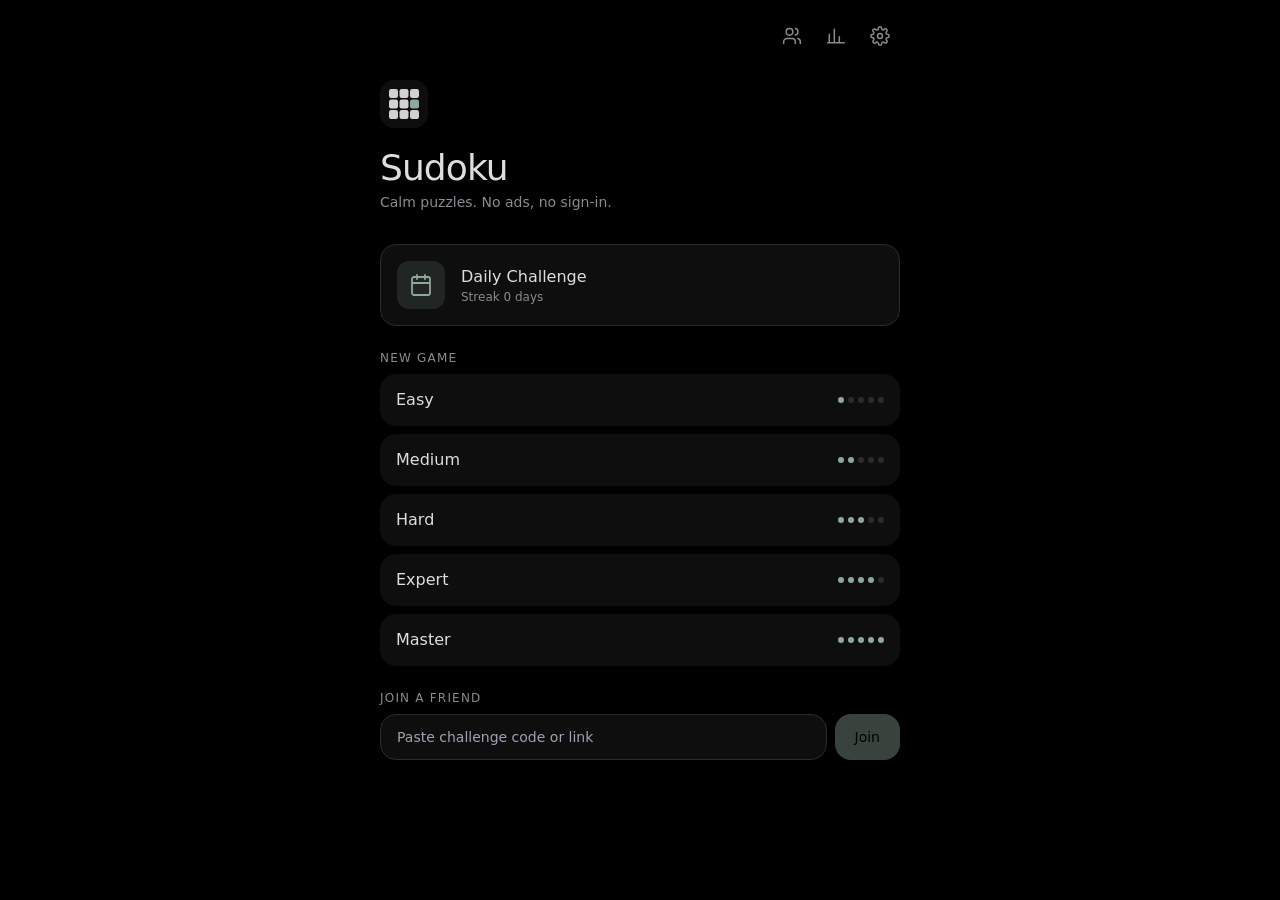
==== index.html @ 3a838f7a "Publish web build 2026-10-31" ====
<!doctype html>
<html lang="en">
  <head>
    <meta charset="UTF-8" />
    <meta name="viewport" content="width=device-width, initial-scale=1.0, viewport-fit=cover, user-scalable=no" />
    <meta name="theme-color" content="#000000" />
    <meta name="description" content="A calm, ad-free Sudoku with smart hints, daily challenges and stats." />
    <link rel="manifest" href="./manifest.webmanifest" />
    <link rel="icon" type="image/png" href="./icons/icon-192.png" />
    <link rel="apple-touch-icon" href="./icons/icon-192.png" />
    <title>Sudoku</title>
    <script type="module" crossorigin src="./assets/index-DhPaosvI.js"></script>
    <link rel="stylesheet" crossorigin href="./assets/index-DemVnxDf.css">
  </head>
  <body>
    <div id="root"></div>
  </body>
</html>
---- assets/index-DemVnxDf.css ----
*,:before,:after{--tw-border-spacing-x: 0;--tw-border-spacing-y: 0;--tw-translate-x: 0;--tw-translate-y: 0;--tw-rotate: 0;--tw-skew-x: 0;--tw-skew-y: 0;--tw-scale-x: 1;--tw-scale-y: 1;--tw-pan-x: ;--tw-pan-y: ;--tw-pinch-zoom: ;--tw-scroll-snap-strictness: proximity;--tw-gradient-from-position: ;--tw-gradient-via-position: ;--tw-gradient-to-position: ;--tw-ordinal: ;--tw-slashed-zero: ;--tw-numeric-figure: ;--tw-numeric-spacing: ;--tw-numeric-fraction: ;--tw-ring-inset: ;--tw-ring-offset-width: 0px;--tw-ring-offset-color: #fff;--tw-ring-color: rgb(59 130 246 / .5);--tw-ring-offset-shadow: 0 0 #0000;--tw-ring-shadow: 0 0 #0000;--tw-shadow: 0 0 #0000;--tw-shadow-colored: 0 0 #0000;--tw-blur: ;--tw-brightness: ;--tw-contrast: ;--tw-grayscale: ;--tw-hue-rotate: ;--tw-invert: ;--tw-saturate: ;--tw-sepia: ;--tw-drop-shadow: ;--tw-backdrop-blur: ;--tw-backdrop-brightness: ;--tw-backdrop-contrast: ;--tw-backdrop-grayscale: ;--tw-backdrop-hue-rotate: ;--tw-backdrop-invert: ;--tw-backdrop-opacity: ;--tw-backdrop-saturate: ;--tw-backdrop-sepia: ;--tw-contain-size: ;--tw-contain-layout: ;--tw-contain-paint: ;--tw-contain-style: }::backdrop{--tw-border-spacing-x: 0;--tw-border-spacing-y: 0;--tw-translate-x: 0;--tw-translate-y: 0;--tw-rotate: 0;--tw-skew-x: 0;--tw-skew-y: 0;--tw-scale-x: 1;--tw-scale-y: 1;--tw-pan-x: ;--tw-pan-y: ;--tw-pinch-zoom: ;--tw-scroll-snap-strictness: proximity;--tw-gradient-from-position: ;--tw-gradient-via-position: ;--tw-gradient-to-position: ;--tw-ordinal: ;--tw-slashed-zero: ;--tw-numeric-figure: ;--tw-numeric-spacing: ;--tw-numeric-fraction: ;--tw-ring-inset: ;--tw-ring-offset-width: 0px;--tw-ring-offset-color: #fff;--tw-ring-color: rgb(59 130 246 / .5);--tw-ring-offset-shadow: 0 0 #0000;--tw-ring-shadow: 0 0 #0000;--tw-shadow: 0 0 #0000;--tw-shadow-colored: 0 0 #0000;--tw-blur: ;--tw-brightness: ;--tw-contrast: ;--tw-grayscale: ;--tw-hue-rotate: ;--tw-invert: ;--tw-saturate: ;--tw-sepia: ;--tw-drop-shadow: ;--tw-backdrop-blur: ;--tw-backdrop-brightness: ;--tw-backdrop-contrast: ;--tw-backdrop-grayscale: ;--tw-backdrop-hue-rotate: ;--tw-backdrop-invert: ;--tw-backdrop-opacity: ;--tw-backdrop-saturate: ;--tw-backdrop-sepia: ;--tw-contain-size: ;--tw-contain-layout: ;--tw-contain-paint: ;--tw-contain-style: }*,:before,:after{box-sizing:border-box;border-width:0;border-style:solid;border-color:#e5e7eb}:before,:after{--tw-content: ""}html,:host{line-height:1.5;-webkit-text-size-adjust:100%;-moz-tab-size:4;-o-tab-size:4;tab-size:4;font-family:Inter,Roboto,system-ui,sans-serif;font-feature-settings:normal;font-variation-settings:normal;-webkit-tap-highlight-color:transparent}body{margin:0;line-height:inherit}hr{height:0;color:inherit;border-top-width:1px}abbr:where([title]){-webkit-text-decoration:underline dotted;text-decoration:underline dotted}h1,h2,h3,h4,h5,h6{font-size:inherit;font-weight:inherit}a{color:inherit;text-decoration:inherit}b,strong{font-weight:bolder}code,kbd,samp,pre{font-family:ui-monospace,SFMono-Regular,Menlo,Monaco,Consolas,Liberation Mono,Courier New,monospace;font-feature-settings:normal;font-variation-settings:normal;font-size:1em}small{font-size:80%}sub,sup{font-size:75%;line-height:0;position:relative;vertical-align:baseline}sub{bottom:-.25em}sup{top:-.5em}table{text-indent:0;border-color:inherit;border-collapse:collapse}button,input,optgroup,select,textarea{font-family:inherit;font-feature-settings:inherit;font-variation-settings:inherit;font-size:100%;font-weight:inherit;line-height:inherit;letter-spacing:inherit;color:inherit;margin:0;padding:0}button,select{text-transform:none}button,input:where([type=button]),input:where([type=reset]),input:where([type=submit]){-webkit-appearance:button;background-color:transparent;background-image:none}:-moz-focusring{outline:auto}:-moz-ui-invalid{box-shadow:none}progress{vertical-align:baseline}::-webkit-inner-spin-button,::-webkit-outer-spin-button{height:auto}[type=search]{-webkit-appearance:textfield;outline-offset:-2px}::-webkit-search-decoration{-webkit-appearance:none}::-webkit-file-upload-button{-webkit-appearance:button;font:inherit}summary{display:list-item}blockquote,dl,dd,h1,h2,h3,h4,h5,h6,hr,figure,p,pre{margin:0}fieldset{margin:0;padding:0}legend{padding:0}ol,ul,menu{list-style:none;margin:0;padding:0}dialog{padding:0}textarea{resize:vertical}input::-moz-placeholder,textarea::-moz-placeholder{opacity:1;color:#9ca3af}input::placeholder,textarea::placeholder{opacity:1;color:#9ca3af}button,[role=button]{cursor:pointer}:disabled{cursor:default}img,svg,video,canvas,audio,iframe,embed,object{display:block;vertical-align:middle}img,video{max-width:100%;height:auto}[hidden]:where(:not([hidden=until-found])){display:none}.sr-only{position:absolute;width:1px;height:1px;padding:0;margin:-1px;overflow:hidden;clip:rect(0,0,0,0);white-space:nowrap;border-width:0}.pointer-events-none{pointer-events:none}.visible{visibility:visible}.fixed{position:fixed}.absolute{position:absolute}.relative{position:relative}.inset-0{top:0;right:0;bottom:0;left:0}.left-1{left:.25rem}.left-6{left:1.5rem}.top-1{top:.25rem}.z-40{z-index:40}.z-50{z-index:50}.mx-auto{margin-left:auto;margin-right:auto}.mb-2{margin-bottom:.5rem}.mb-3{margin-bottom:.75rem}.mb-4{margin-bottom:1rem}.mr-1{margin-right:.25rem}.mt-1{margin-top:.25rem}.mt-2{margin-top:.5rem}.mt-3{margin-top:.75rem}.mt-4{margin-top:1rem}.mt-5{margin-top:1.25rem}.mt-6{margin-top:1.5rem}.mt-8{margin-top:2rem}.block{display:block}.flex{display:flex}.\!grid{display:grid!important}.grid{display:grid}.hidden{display:none}.aspect-square{aspect-ratio:1 / 1}.h-1\.5{height:.375rem}.h-12{height:3rem}.h-14{height:3.5rem}.h-4{height:1rem}.h-5{height:1.25rem}.h-6{height:1.5rem}.h-7{height:1.75rem}.h-\[100dvh\]{height:100dvh}.h-full{height:100%}.max-h-\[88dvh\]{max-height:88dvh}.min-h-\[1\.25rem\]{min-height:1.25rem}.min-h-\[44px\]{min-height:44px}.w-1\.5{width:.375rem}.w-1\/2{width:50%}.w-12{width:3rem}.w-14{width:3.5rem}.w-4{width:1rem}.w-5{width:1.25rem}.w-6{width:1.5rem}.w-full{width:100%}.min-w-0{min-width:0px}.min-w-\[84px\]{min-width:84px}.max-w-\[560px\]{max-width:560px}.max-w-md{max-width:28rem}.max-w-sm{max-width:24rem}.flex-1{flex:1 1 0%}.shrink-0{flex-shrink:0}.rotate-180{--tw-rotate: 180deg;transform:translate(var(--tw-translate-x),var(--tw-translate-y)) rotate(var(--tw-rotate)) skew(var(--tw-skew-x)) skewY(var(--tw-skew-y)) scaleX(var(--tw-scale-x)) scaleY(var(--tw-scale-y))}.transform{transform:translate(var(--tw-translate-x),var(--tw-translate-y)) rotate(var(--tw-rotate)) skew(var(--tw-skew-x)) skewY(var(--tw-skew-y)) scaleX(var(--tw-scale-x)) scaleY(var(--tw-scale-y))}@keyframes fadein{0%{opacity:0;transform:translateY(8px)}to{opacity:1;transform:none}}.animate-fadein{animation:fadein .35s ease-out}@keyframes glow{0%{background-color:rgb(var(--accent) / 0)}40%{background-color:rgb(var(--accent) / .28)}to{background-color:rgb(var(--accent) / 0)}}.animate-glow{animation:glow .9s ease-in-out}@keyframes pop{0%{transform:scale(.6);opacity:0}60%{transform:scale(1.12)}to{transform:scale(1);opacity:1}}.animate-pop{animation:pop .22s ease-out}@keyframes pulse{50%{opacity:.5}}.animate-pulse{animation:pulse 2s cubic-bezier(.4,0,.6,1) infinite}@keyframes shake{0%,to{transform:none}25%{transform:translate(-2px)}75%{transform:translate(2px)}}.animate-shake{animation:shake .25s ease-in-out}.grid-cols-1{grid-template-columns:repeat(1,minmax(0,1fr))}.grid-cols-3{grid-template-columns:repeat(3,minmax(0,1fr))}.grid-cols-5{grid-template-columns:repeat(5,minmax(0,1fr))}.grid-cols-7{grid-template-columns:repeat(7,minmax(0,1fr))}.grid-cols-9{grid-template-columns:repeat(9,minmax(0,1fr))}.grid-rows-3{grid-template-rows:repeat(3,minmax(0,1fr))}.flex-col{flex-direction:column}.items-start{align-items:flex-start}.items-end{align-items:flex-end}.items-center{align-items:center}.justify-end{justify-content:flex-end}.justify-center{justify-content:center}.justify-between{justify-content:space-between}.gap-1{gap:.25rem}.gap-2{gap:.5rem}.gap-3{gap:.75rem}.gap-4{gap:1rem}.divide-y>:not([hidden])~:not([hidden]){--tw-divide-y-reverse: 0;border-top-width:calc(1px * calc(1 - var(--tw-divide-y-reverse)));border-bottom-width:calc(1px * var(--tw-divide-y-reverse))}.divide-line>:not([hidden])~:not([hidden]){--tw-divide-opacity: 1;border-color:rgb(var(--line) / var(--tw-divide-opacity, 1))}.self-center{align-self:center}.overflow-hidden{overflow:hidden}.overflow-x-auto{overflow-x:auto}.overflow-y-auto{overflow-y:auto}.truncate{overflow:hidden;text-overflow:ellipsis;white-space:nowrap}.break-all{word-break:break-all}.rounded-2xl{border-radius:1rem}.rounded-3xl{border-radius:1.5rem}.rounded-full{border-radius:9999px}.rounded-xl{border-radius:.75rem}.rounded-t-3xl{border-top-left-radius:1.5rem;border-top-right-radius:1.5rem}.border{border-width:1px}.border-2{border-width:2px}.border-b{border-bottom-width:1px}.border-b-2{border-bottom-width:2px}.border-r{border-right-width:1px}.border-r-2{border-right-width:2px}.border-accent{--tw-border-opacity: 1;border-color:rgb(var(--accent) / var(--tw-border-opacity, 1))}.border-accent\/40{border-color:rgb(var(--accent) / .4)}.border-accent\/50{border-color:rgb(var(--accent) / .5)}.border-line{--tw-border-opacity: 1;border-color:rgb(var(--line) / var(--tw-border-opacity, 1))}.border-rose\/40{border-color:rgb(var(--rose) / .4)}.border-thick{--tw-border-opacity: 1;border-color:rgb(var(--thick) / var(--tw-border-opacity, 1))}.border-transparent{border-color:transparent}.border-b-line{--tw-border-opacity: 1;border-bottom-color:rgb(var(--line) / var(--tw-border-opacity, 1))}.border-b-thick{--tw-border-opacity: 1;border-bottom-color:rgb(var(--thick) / var(--tw-border-opacity, 1))}.border-r-line{--tw-border-opacity: 1;border-right-color:rgb(var(--line) / var(--tw-border-opacity, 1))}.border-r-thick{--tw-border-opacity: 1;border-right-color:rgb(var(--thick) / var(--tw-border-opacity, 1))}.bg-accent{--tw-bg-opacity: 1;background-color:rgb(var(--accent) / var(--tw-bg-opacity, 1))}.bg-accent\/10{background-color:rgb(var(--accent) / .1)}.bg-accent\/15{background-color:rgb(var(--accent) / .15)}.bg-accent\/20{background-color:rgb(var(--accent) / .2)}.bg-bg{--tw-bg-opacity: 1;background-color:rgb(var(--bg) / var(--tw-bg-opacity, 1))}.bg-black\/60{background-color:#0009}.bg-black\/70{background-color:#000000b3}.bg-black\/75{background-color:#000000bf}.bg-line{--tw-bg-opacity: 1;background-color:rgb(var(--line) / var(--tw-bg-opacity, 1))}.bg-peer{--tw-bg-opacity: 1;background-color:rgb(var(--peer) / var(--tw-bg-opacity, 1))}.bg-raised{--tw-bg-opacity: 1;background-color:rgb(var(--raised) / var(--tw-bg-opacity, 1))}.bg-rose\/15{background-color:rgb(var(--rose) / .15)}.bg-same{--tw-bg-opacity: 1;background-color:rgb(var(--same) / var(--tw-bg-opacity, 1))}.bg-sel{--tw-bg-opacity: 1;background-color:rgb(var(--sel) / var(--tw-bg-opacity, 1))}.bg-surface{--tw-bg-opacity: 1;background-color:rgb(var(--surface) / var(--tw-bg-opacity, 1))}.fill-accent{fill:rgb(var(--accent) / 1)}.fill-given{fill:rgb(var(--given) / 1)}.fill-surface{fill:rgb(var(--surface) / 1)}.p-1{padding:.25rem}.p-1\.5{padding:.375rem}.p-2{padding:.5rem}.p-2\.5{padding:.625rem}.p-3{padding:.75rem}.p-4{padding:1rem}.p-5{padding:1.25rem}.p-6{padding:1.5rem}.p-\[2px\]{padding:2px}.px-0\.5{padding-left:.125rem;padding-right:.125rem}.px-1{padding-left:.25rem;padding-right:.25rem}.px-2{padding-left:.5rem;padding-right:.5rem}.px-3{padding-left:.75rem;padding-right:.75rem}.px-4{padding-left:1rem;padding-right:1rem}.px-5{padding-left:1.25rem;padding-right:1.25rem}.px-6{padding-left:1.5rem;padding-right:1.5rem}.py-1{padding-top:.25rem;padding-bottom:.25rem}.py-1\.5{padding-top:.375rem;padding-bottom:.375rem}.py-2{padding-top:.5rem;padding-bottom:.5rem}.py-2\.5{padding-top:.625rem;padding-bottom:.625rem}.py-3{padding-top:.75rem;padding-bottom:.75rem}.py-3\.5{padding-top:.875rem;padding-bottom:.875rem}.py-6{padding-top:1.5rem;padding-bottom:1.5rem}.pb-2{padding-bottom:.5rem}.pt-2{padding-top:.5rem}.text-left{text-align:left}.text-center{text-align:center}.text-right{text-align:right}.font-mono{font-family:ui-monospace,SFMono-Regular,Menlo,Monaco,Consolas,Liberation Mono,Courier New,monospace}.text-2xl{font-size:1.5rem;line-height:2rem}.text-4xl{font-size:2.25rem;line-height:2.5rem}.text-\[10px\]{font-size:10px}.text-\[11px\]{font-size:11px}.text-\[13px\]{font-size:13px}.text-\[15px\]{font-size:15px}.text-\[22px\]{font-size:22px}.text-\[28px\]{font-size:28px}.text-\[8px\]{font-size:8px}.text-\[clamp\(20px\,7\.4vw\,34px\)\]{font-size:clamp(20px,7.4vw,34px)}.text-\[clamp\(8px\,2\.5vw\,12px\)\]{font-size:clamp(8px,2.5vw,12px)}.text-lg{font-size:1.125rem;line-height:1.75rem}.text-sm{font-size:.875rem;line-height:1.25rem}.text-xs{font-size:.75rem;line-height:1rem}.font-light{font-weight:300}.font-medium{font-weight:500}.font-normal{font-weight:400}.font-semibold{font-weight:600}.uppercase{text-transform:uppercase}.capitalize{text-transform:capitalize}.tabular-nums{--tw-numeric-spacing: tabular-nums;font-variant-numeric:var(--tw-ordinal) var(--tw-slashed-zero) var(--tw-numeric-figure) var(--tw-numeric-spacing) var(--tw-numeric-fraction)}.leading-\[9px\]{line-height:9px}.leading-none{line-height:1}.leading-snug{line-height:1.375}.tracking-tight{letter-spacing:-.025em}.tracking-widest{letter-spacing:.1em}.text-accent{--tw-text-opacity: 1;color:rgb(var(--accent) / var(--tw-text-opacity, 1))}.text-bg{--tw-text-opacity: 1;color:rgb(var(--bg) / var(--tw-text-opacity, 1))}.text-given{--tw-text-opacity: 1;color:rgb(var(--given) / var(--tw-text-opacity, 1))}.text-muted{--tw-text-opacity: 1;color:rgb(var(--muted) / var(--tw-text-opacity, 1))}.text-note{--tw-text-opacity: 1;color:rgb(var(--note) / var(--tw-text-opacity, 1))}.text-rose{--tw-text-opacity: 1;color:rgb(var(--rose) / var(--tw-text-opacity, 1))}.text-text{--tw-text-opacity: 1;color:rgb(var(--text) / var(--tw-text-opacity, 1))}.opacity-25{opacity:.25}.opacity-40{opacity:.4}.outline-none{outline:2px solid transparent;outline-offset:2px}.ring-1{--tw-ring-offset-shadow: var(--tw-ring-inset) 0 0 0 var(--tw-ring-offset-width) var(--tw-ring-offset-color);--tw-ring-shadow: var(--tw-ring-inset) 0 0 0 calc(1px + var(--tw-ring-offset-width)) var(--tw-ring-color);box-shadow:var(--tw-ring-offset-shadow),var(--tw-ring-shadow),var(--tw-shadow, 0 0 #0000)}.ring-accent\/50{--tw-ring-color: rgb(var(--accent) / .5)}.blur-md{--tw-blur: blur(12px);filter:var(--tw-blur) var(--tw-brightness) var(--tw-contrast) var(--tw-grayscale) var(--tw-hue-rotate) var(--tw-invert) var(--tw-saturate) var(--tw-sepia) var(--tw-drop-shadow)}.filter{filter:var(--tw-blur) var(--tw-brightness) var(--tw-contrast) var(--tw-grayscale) var(--tw-hue-rotate) var(--tw-invert) var(--tw-saturate) var(--tw-sepia) var(--tw-drop-shadow)}.transition{transition-property:color,background-color,border-color,text-decoration-color,fill,stroke,opacity,box-shadow,transform,filter,backdrop-filter;transition-timing-function:cubic-bezier(.4,0,.2,1);transition-duration:.15s}.transition-\[filter\]{transition-property:filter;transition-timing-function:cubic-bezier(.4,0,.2,1);transition-duration:.15s}.transition-all{transition-property:all;transition-timing-function:cubic-bezier(.4,0,.2,1);transition-duration:.15s}.transition-colors{transition-property:color,background-color,border-color,text-decoration-color,fill,stroke;transition-timing-function:cubic-bezier(.4,0,.2,1);transition-duration:.15s}.duration-150{transition-duration:.15s}.duration-300{transition-duration:.3s}.\[direction\:rtl\]{direction:rtl}:root{--bg: 0 0 0;--surface: 14 14 15;--raised: 28 28 30;--line: 44 44 48;--thick: 120 120 126;--text: 222 222 224;--muted: 138 138 144;--given: 232 232 232;--accent: 143 168 154;--rose: 201 140 146;--peer: 22 24 24;--same: 42 53 48;--sel: 52 66 58;--note: 154 154 160;color-scheme:dark}body,header,footer,button,[role=grid]{transition:background-color .25s ease,color .25s ease,border-color .25s ease}html,body,#root{height:100%}body{--tw-bg-opacity: 1;background-color:rgb(var(--bg) / var(--tw-bg-opacity, 1));font-family:Inter,Roboto,system-ui,sans-serif;--tw-text-opacity: 1;color:rgb(var(--text) / var(--tw-text-opacity, 1));-webkit-font-smoothing:antialiased;-moz-osx-font-smoothing:grayscale;-webkit-tap-highlight-color:transparent;overscroll-behavior:none;-webkit-user-select:none;-moz-user-select:none;user-select:none}button:focus-visible{outline:2px solid rgb(var(--accent));outline-offset:2px}.safe-b{padding-bottom:max(12px,env(safe-area-inset-bottom))}.safe-t{padding-top:max(8px,env(safe-area-inset-top))}[data-theme=eink] *,[data-theme=eink] *:before,[data-theme=eink] *:after{animation:none!important;transition:none!important;box-shadow:none!important;text-shadow:none!important;-webkit-backdrop-filter:none!important;backdrop-filter:none!important;background-image:none}[data-theme=eink] body{-webkit-font-smoothing:none}[data-theme=eink] [role=grid]{border-width:3px}[data-theme=eink] [role=grid] .border-r-2{border-right-width:3px}[data-theme=eink] [role=grid] .border-b-2{border-bottom-width:3px}[data-theme=eink] [role=grid].blur-md{filter:none!important}[data-theme=eink] [role=grid].blur-md>*{visibility:hidden}[data-theme=eink] .bg-black\/60{background:#fdfdfb!important}[data-theme=eink] .is-sel{outline:3px solid #000;outline-offset:-4px}[data-theme=eink] .is-wrong{background-image:repeating-linear-gradient(45deg,transparent 0 5px,rgba(0,0,0,.28) 5px 6px)!important}[data-theme=eink] .wrong-digit{font-weight:800;text-decoration:line-through;text-decoration-thickness:2px}[data-theme=eink] .animate-glow{display:none}.hover\:bg-raised:hover{--tw-bg-opacity: 1;background-color:rgb(var(--raised) / var(--tw-bg-opacity, 1))}.hover\:bg-surface:hover{--tw-bg-opacity: 1;background-color:rgb(var(--surface) / var(--tw-bg-opacity, 1))}.focus\:border-accent:focus{--tw-border-opacity: 1;border-color:rgb(var(--accent) / var(--tw-border-opacity, 1))}.active\:scale-95:active{--tw-scale-x: .95;--tw-scale-y: .95;transform:translate(var(--tw-translate-x),var(--tw-translate-y)) rotate(var(--tw-rotate)) skew(var(--tw-skew-x)) skewY(var(--tw-skew-y)) scaleX(var(--tw-scale-x)) scaleY(var(--tw-scale-y))}.disabled\:opacity-30:disabled{opacity:.3}.disabled\:opacity-40:disabled{opacity:.4}@media(min-width:640px){.sm\:items-center{align-items:center}.sm\:rounded-3xl{border-radius:1.5rem}}
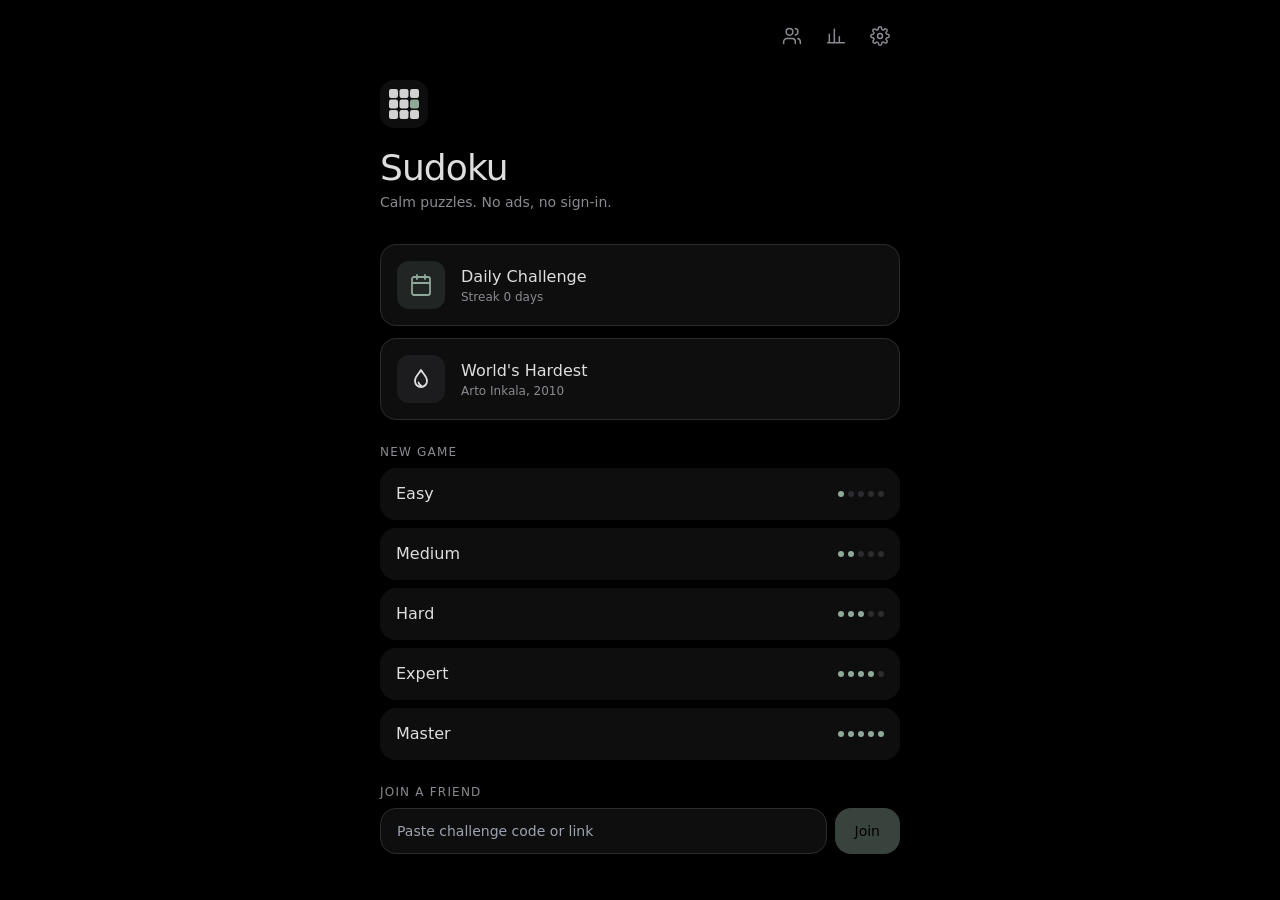
==== commit 6324c218: "Publish web build 2026-11-05" ====
--- a/index.html
+++ b/index.html
@@ -9,7 +9,7 @@
     <link rel="icon" type="image/png" href="./icons/icon-192.png" />
     <link rel="apple-touch-icon" href="./icons/icon-192.png" />
     <title>Sudoku</title>
-    <script type="module" crossorigin src="./assets/index-DhPaosvI.js"></script>
+    <script type="module" crossorigin src="./assets/index-Bdleo5Cs.js"></script>
     <link rel="stylesheet" crossorigin href="./assets/index-DemVnxDf.css">
   </head>
   <body>
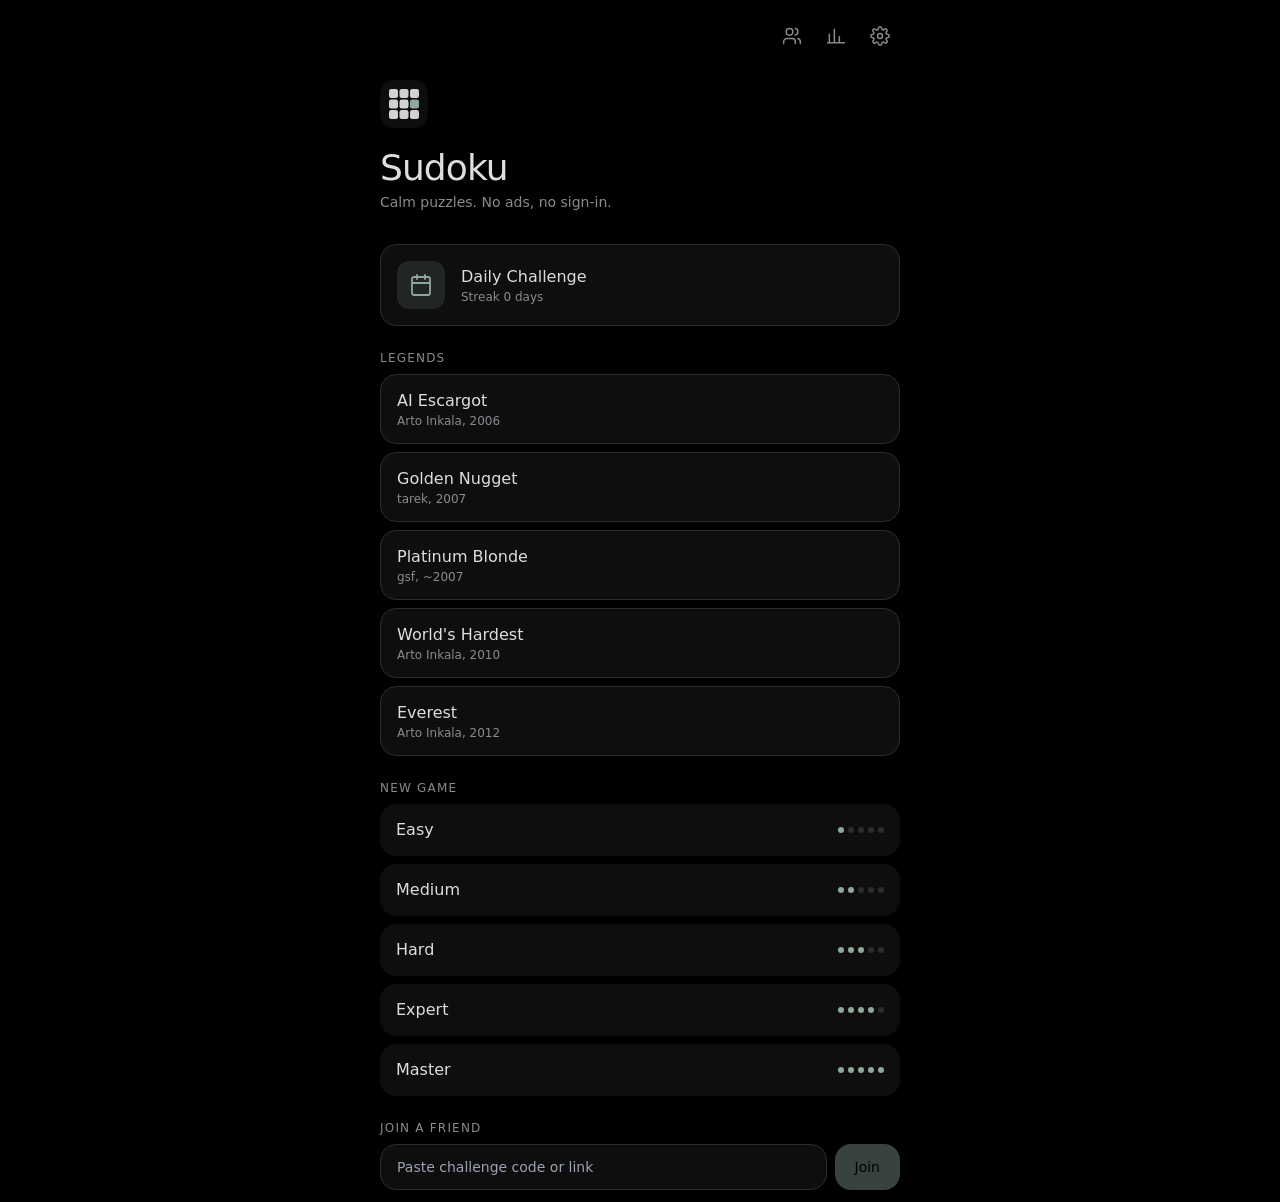
==== commit 6614b3c9: "Publish web build 2026-11-05" ====
--- a/index.html
+++ b/index.html
@@ -9,8 +9,8 @@
     <link rel="icon" type="image/png" href="./icons/icon-192.png" />
     <link rel="apple-touch-icon" href="./icons/icon-192.png" />
     <title>Sudoku</title>
-    <script type="module" crossorigin src="./assets/index-Bdleo5Cs.js"></script>
-    <link rel="stylesheet" crossorigin href="./assets/index-DemVnxDf.css">
+    <script type="module" crossorigin src="./assets/index-C-srTvDl.js"></script>
+    <link rel="stylesheet" crossorigin href="./assets/index--stsnQb3.css">
   </head>
   <body>
     <div id="root"></div>
--- a/assets/index--stsnQb3.css
+++ b/assets/index--stsnQb3.css
@@ -0,0 +1 @@
+*,:before,:after{--tw-border-spacing-x: 0;--tw-border-spacing-y: 0;--tw-translate-x: 0;--tw-translate-y: 0;--tw-rotate: 0;--tw-skew-x: 0;--tw-skew-y: 0;--tw-scale-x: 1;--tw-scale-y: 1;--tw-pan-x: ;--tw-pan-y: ;--tw-pinch-zoom: ;--tw-scroll-snap-strictness: proximity;--tw-gradient-from-position: ;--tw-gradient-via-position: ;--tw-gradient-to-position: ;--tw-ordinal: ;--tw-slashed-zero: ;--tw-numeric-figure: ;--tw-numeric-spacing: ;--tw-numeric-fraction: ;--tw-ring-inset: ;--tw-ring-offset-width: 0px;--tw-ring-offset-color: #fff;--tw-ring-color: rgb(59 130 246 / .5);--tw-ring-offset-shadow: 0 0 #0000;--tw-ring-shadow: 0 0 #0000;--tw-shadow: 0 0 #0000;--tw-shadow-colored: 0 0 #0000;--tw-blur: ;--tw-brightness: ;--tw-contrast: ;--tw-grayscale: ;--tw-hue-rotate: ;--tw-invert: ;--tw-saturate: ;--tw-sepia: ;--tw-drop-shadow: ;--tw-backdrop-blur: ;--tw-backdrop-brightness: ;--tw-backdrop-contrast: ;--tw-backdrop-grayscale: ;--tw-backdrop-hue-rotate: ;--tw-backdrop-invert: ;--tw-backdrop-opacity: ;--tw-backdrop-saturate: ;--tw-backdrop-sepia: ;--tw-contain-size: ;--tw-contain-layout: ;--tw-contain-paint: ;--tw-contain-style: }::backdrop{--tw-border-spacing-x: 0;--tw-border-spacing-y: 0;--tw-translate-x: 0;--tw-translate-y: 0;--tw-rotate: 0;--tw-skew-x: 0;--tw-skew-y: 0;--tw-scale-x: 1;--tw-scale-y: 1;--tw-pan-x: ;--tw-pan-y: ;--tw-pinch-zoom: ;--tw-scroll-snap-strictness: proximity;--tw-gradient-from-position: ;--tw-gradient-via-position: ;--tw-gradient-to-position: ;--tw-ordinal: ;--tw-slashed-zero: ;--tw-numeric-figure: ;--tw-numeric-spacing: ;--tw-numeric-fraction: ;--tw-ring-inset: ;--tw-ring-offset-width: 0px;--tw-ring-offset-color: #fff;--tw-ring-color: rgb(59 130 246 / .5);--tw-ring-offset-shadow: 0 0 #0000;--tw-ring-shadow: 0 0 #0000;--tw-shadow: 0 0 #0000;--tw-shadow-colored: 0 0 #0000;--tw-blur: ;--tw-brightness: ;--tw-contrast: ;--tw-grayscale: ;--tw-hue-rotate: ;--tw-invert: ;--tw-saturate: ;--tw-sepia: ;--tw-drop-shadow: ;--tw-backdrop-blur: ;--tw-backdrop-brightness: ;--tw-backdrop-contrast: ;--tw-backdrop-grayscale: ;--tw-backdrop-hue-rotate: ;--tw-backdrop-invert: ;--tw-backdrop-opacity: ;--tw-backdrop-saturate: ;--tw-backdrop-sepia: ;--tw-contain-size: ;--tw-contain-layout: ;--tw-contain-paint: ;--tw-contain-style: }*,:before,:after{box-sizing:border-box;border-width:0;border-style:solid;border-color:#e5e7eb}:before,:after{--tw-content: ""}html,:host{line-height:1.5;-webkit-text-size-adjust:100%;-moz-tab-size:4;-o-tab-size:4;tab-size:4;font-family:Inter,Roboto,system-ui,sans-serif;font-feature-settings:normal;font-variation-settings:normal;-webkit-tap-highlight-color:transparent}body{margin:0;line-height:inherit}hr{height:0;color:inherit;border-top-width:1px}abbr:where([title]){-webkit-text-decoration:underline dotted;text-decoration:underline dotted}h1,h2,h3,h4,h5,h6{font-size:inherit;font-weight:inherit}a{color:inherit;text-decoration:inherit}b,strong{font-weight:bolder}code,kbd,samp,pre{font-family:ui-monospace,SFMono-Regular,Menlo,Monaco,Consolas,Liberation Mono,Courier New,monospace;font-feature-settings:normal;font-variation-settings:normal;font-size:1em}small{font-size:80%}sub,sup{font-size:75%;line-height:0;position:relative;vertical-align:baseline}sub{bottom:-.25em}sup{top:-.5em}table{text-indent:0;border-color:inherit;border-collapse:collapse}button,input,optgroup,select,textarea{font-family:inherit;font-feature-settings:inherit;font-variation-settings:inherit;font-size:100%;font-weight:inherit;line-height:inherit;letter-spacing:inherit;color:inherit;margin:0;padding:0}button,select{text-transform:none}button,input:where([type=button]),input:where([type=reset]),input:where([type=submit]){-webkit-appearance:button;background-color:transparent;background-image:none}:-moz-focusring{outline:auto}:-moz-ui-invalid{box-shadow:none}progress{vertical-align:baseline}::-webkit-inner-spin-button,::-webkit-outer-spin-button{height:auto}[type=search]{-webkit-appearance:textfield;outline-offset:-2px}::-webkit-search-decoration{-webkit-appearance:none}::-webkit-file-upload-button{-webkit-appearance:button;font:inherit}summary{display:list-item}blockquote,dl,dd,h1,h2,h3,h4,h5,h6,hr,figure,p,pre{margin:0}fieldset{margin:0;padding:0}legend{padding:0}ol,ul,menu{list-style:none;margin:0;padding:0}dialog{padding:0}textarea{resize:vertical}input::-moz-placeholder,textarea::-moz-placeholder{opacity:1;color:#9ca3af}input::placeholder,textarea::placeholder{opacity:1;color:#9ca3af}button,[role=button]{cursor:pointer}:disabled{cursor:default}img,svg,video,canvas,audio,iframe,embed,object{display:block;vertical-align:middle}img,video{max-width:100%;height:auto}[hidden]:where(:not([hidden=until-found])){display:none}.sr-only{position:absolute;width:1px;height:1px;padding:0;margin:-1px;overflow:hidden;clip:rect(0,0,0,0);white-space:nowrap;border-width:0}.pointer-events-none{pointer-events:none}.visible{visibility:visible}.fixed{position:fixed}.absolute{position:absolute}.relative{position:relative}.inset-0{top:0;right:0;bottom:0;left:0}.left-1{left:.25rem}.left-6{left:1.5rem}.top-1{top:.25rem}.z-40{z-index:40}.z-50{z-index:50}.mx-auto{margin-left:auto;margin-right:auto}.mb-2{margin-bottom:.5rem}.mb-3{margin-bottom:.75rem}.mb-4{margin-bottom:1rem}.mr-1{margin-right:.25rem}.mt-1{margin-top:.25rem}.mt-2{margin-top:.5rem}.mt-3{margin-top:.75rem}.mt-4{margin-top:1rem}.mt-5{margin-top:1.25rem}.mt-6{margin-top:1.5rem}.mt-8{margin-top:2rem}.block{display:block}.flex{display:flex}.inline-flex{display:inline-flex}.\!grid{display:grid!important}.grid{display:grid}.hidden{display:none}.aspect-square{aspect-ratio:1 / 1}.h-1\.5{height:.375rem}.h-12{height:3rem}.h-14{height:3.5rem}.h-4{height:1rem}.h-5{height:1.25rem}.h-6{height:1.5rem}.h-7{height:1.75rem}.h-\[100dvh\]{height:100dvh}.h-full{height:100%}.max-h-\[88dvh\]{max-height:88dvh}.min-h-\[1\.25rem\]{min-height:1.25rem}.min-h-\[44px\]{min-height:44px}.w-1\.5{width:.375rem}.w-1\/2{width:50%}.w-12{width:3rem}.w-14{width:3.5rem}.w-4{width:1rem}.w-5{width:1.25rem}.w-6{width:1.5rem}.w-full{width:100%}.min-w-0{min-width:0px}.min-w-\[84px\]{min-width:84px}.max-w-\[560px\]{max-width:560px}.max-w-md{max-width:28rem}.max-w-sm{max-width:24rem}.flex-1{flex:1 1 0%}.shrink-0{flex-shrink:0}.rotate-180{--tw-rotate: 180deg;transform:translate(var(--tw-translate-x),var(--tw-translate-y)) rotate(var(--tw-rotate)) skew(var(--tw-skew-x)) skewY(var(--tw-skew-y)) scaleX(var(--tw-scale-x)) scaleY(var(--tw-scale-y))}.transform{transform:translate(var(--tw-translate-x),var(--tw-translate-y)) rotate(var(--tw-rotate)) skew(var(--tw-skew-x)) skewY(var(--tw-skew-y)) scaleX(var(--tw-scale-x)) scaleY(var(--tw-scale-y))}@keyframes fadein{0%{opacity:0;transform:translateY(8px)}to{opacity:1;transform:none}}.animate-fadein{animation:fadein .35s ease-out}@keyframes glow{0%{background-color:rgb(var(--accent) / 0)}40%{background-color:rgb(var(--accent) / .28)}to{background-color:rgb(var(--accent) / 0)}}.animate-glow{animation:glow .9s ease-in-out}@keyframes pop{0%{transform:scale(.6);opacity:0}60%{transform:scale(1.12)}to{transform:scale(1);opacity:1}}.animate-pop{animation:pop .22s ease-out}@keyframes pulse{50%{opacity:.5}}.animate-pulse{animation:pulse 2s cubic-bezier(.4,0,.6,1) infinite}@keyframes shake{0%,to{transform:none}25%{transform:translate(-2px)}75%{transform:translate(2px)}}.animate-shake{animation:shake .25s ease-in-out}.grid-cols-1{grid-template-columns:repeat(1,minmax(0,1fr))}.grid-cols-3{grid-template-columns:repeat(3,minmax(0,1fr))}.grid-cols-5{grid-template-columns:repeat(5,minmax(0,1fr))}.grid-cols-7{grid-template-columns:repeat(7,minmax(0,1fr))}.grid-cols-9{grid-template-columns:repeat(9,minmax(0,1fr))}.grid-rows-3{grid-template-rows:repeat(3,minmax(0,1fr))}.flex-col{flex-direction:column}.items-start{align-items:flex-start}.items-end{align-items:flex-end}.items-center{align-items:center}.justify-end{justify-content:flex-end}.justify-center{justify-content:center}.justify-between{justify-content:space-between}.gap-1{gap:.25rem}.gap-1\.5{gap:.375rem}.gap-2{gap:.5rem}.gap-3{gap:.75rem}.gap-4{gap:1rem}.divide-y>:not([hidden])~:not([hidden]){--tw-divide-y-reverse: 0;border-top-width:calc(1px * calc(1 - var(--tw-divide-y-reverse)));border-bottom-width:calc(1px * var(--tw-divide-y-reverse))}.divide-line>:not([hidden])~:not([hidden]){--tw-divide-opacity: 1;border-color:rgb(var(--line) / var(--tw-divide-opacity, 1))}.self-center{align-self:center}.overflow-hidden{overflow:hidden}.overflow-x-auto{overflow-x:auto}.overflow-y-auto{overflow-y:auto}.truncate{overflow:hidden;text-overflow:ellipsis;white-space:nowrap}.break-all{word-break:break-all}.rounded-2xl{border-radius:1rem}.rounded-3xl{border-radius:1.5rem}.rounded-full{border-radius:9999px}.rounded-xl{border-radius:.75rem}.rounded-t-3xl{border-top-left-radius:1.5rem;border-top-right-radius:1.5rem}.border{border-width:1px}.border-2{border-width:2px}.border-b{border-bottom-width:1px}.border-b-2{border-bottom-width:2px}.border-r{border-right-width:1px}.border-r-2{border-right-width:2px}.border-accent{--tw-border-opacity: 1;border-color:rgb(var(--accent) / var(--tw-border-opacity, 1))}.border-accent\/30{border-color:rgb(var(--accent) / .3)}.border-accent\/40{border-color:rgb(var(--accent) / .4)}.border-accent\/50{border-color:rgb(var(--accent) / .5)}.border-line{--tw-border-opacity: 1;border-color:rgb(var(--line) / var(--tw-border-opacity, 1))}.border-rose\/40{border-color:rgb(var(--rose) / .4)}.border-thick{--tw-border-opacity: 1;border-color:rgb(var(--thick) / var(--tw-border-opacity, 1))}.border-transparent{border-color:transparent}.border-b-line{--tw-border-opacity: 1;border-bottom-color:rgb(var(--line) / var(--tw-border-opacity, 1))}.border-b-thick{--tw-border-opacity: 1;border-bottom-color:rgb(var(--thick) / var(--tw-border-opacity, 1))}.border-r-line{--tw-border-opacity: 1;border-right-color:rgb(var(--line) / var(--tw-border-opacity, 1))}.border-r-thick{--tw-border-opacity: 1;border-right-color:rgb(var(--thick) / var(--tw-border-opacity, 1))}.bg-accent{--tw-bg-opacity: 1;background-color:rgb(var(--accent) / var(--tw-bg-opacity, 1))}.bg-accent\/10{background-color:rgb(var(--accent) / .1)}.bg-accent\/15{background-color:rgb(var(--accent) / .15)}.bg-accent\/20{background-color:rgb(var(--accent) / .2)}.bg-bg{--tw-bg-opacity: 1;background-color:rgb(var(--bg) / var(--tw-bg-opacity, 1))}.bg-black\/60{background-color:#0009}.bg-black\/70{background-color:#000000b3}.bg-black\/75{background-color:#000000bf}.bg-line{--tw-bg-opacity: 1;background-color:rgb(var(--line) / var(--tw-bg-opacity, 1))}.bg-peer{--tw-bg-opacity: 1;background-color:rgb(var(--peer) / var(--tw-bg-opacity, 1))}.bg-raised{--tw-bg-opacity: 1;background-color:rgb(var(--raised) / var(--tw-bg-opacity, 1))}.bg-rose\/15{background-color:rgb(var(--rose) / .15)}.bg-same{--tw-bg-opacity: 1;background-color:rgb(var(--same) / var(--tw-bg-opacity, 1))}.bg-sel{--tw-bg-opacity: 1;background-color:rgb(var(--sel) / var(--tw-bg-opacity, 1))}.bg-surface{--tw-bg-opacity: 1;background-color:rgb(var(--surface) / var(--tw-bg-opacity, 1))}.fill-accent{fill:rgb(var(--accent) / 1)}.fill-given{fill:rgb(var(--given) / 1)}.fill-surface{fill:rgb(var(--surface) / 1)}.p-1{padding:.25rem}.p-1\.5{padding:.375rem}.p-2{padding:.5rem}.p-2\.5{padding:.625rem}.p-3{padding:.75rem}.p-4{padding:1rem}.p-5{padding:1.25rem}.p-6{padding:1.5rem}.p-\[2px\]{padding:2px}.px-0\.5{padding-left:.125rem;padding-right:.125rem}.px-1{padding-left:.25rem;padding-right:.25rem}.px-2{padding-left:.5rem;padding-right:.5rem}.px-3{padding-left:.75rem;padding-right:.75rem}.px-4{padding-left:1rem;padding-right:1rem}.px-5{padding-left:1.25rem;padding-right:1.25rem}.px-6{padding-left:1.5rem;padding-right:1.5rem}.py-1{padding-top:.25rem;padding-bottom:.25rem}.py-1\.5{padding-top:.375rem;padding-bottom:.375rem}.py-2{padding-top:.5rem;padding-bottom:.5rem}.py-2\.5{padding-top:.625rem;padding-bottom:.625rem}.py-3{padding-top:.75rem;padding-bottom:.75rem}.py-3\.5{padding-top:.875rem;padding-bottom:.875rem}.py-6{padding-top:1.5rem;padding-bottom:1.5rem}.pb-2{padding-bottom:.5rem}.pt-2{padding-top:.5rem}.text-left{text-align:left}.text-center{text-align:center}.text-right{text-align:right}.font-mono{font-family:ui-monospace,SFMono-Regular,Menlo,Monaco,Consolas,Liberation Mono,Courier New,monospace}.text-2xl{font-size:1.5rem;line-height:2rem}.text-4xl{font-size:2.25rem;line-height:2.5rem}.text-\[10px\]{font-size:10px}.text-\[11px\]{font-size:11px}.text-\[13px\]{font-size:13px}.text-\[15px\]{font-size:15px}.text-\[22px\]{font-size:22px}.text-\[28px\]{font-size:28px}.text-\[8px\]{font-size:8px}.text-\[clamp\(20px\,7\.4vw\,34px\)\]{font-size:clamp(20px,7.4vw,34px)}.text-\[clamp\(8px\,2\.5vw\,12px\)\]{font-size:clamp(8px,2.5vw,12px)}.text-lg{font-size:1.125rem;line-height:1.75rem}.text-sm{font-size:.875rem;line-height:1.25rem}.text-xs{font-size:.75rem;line-height:1rem}.font-light{font-weight:300}.font-medium{font-weight:500}.font-normal{font-weight:400}.font-semibold{font-weight:600}.uppercase{text-transform:uppercase}.capitalize{text-transform:capitalize}.tabular-nums{--tw-numeric-spacing: tabular-nums;font-variant-numeric:var(--tw-ordinal) var(--tw-slashed-zero) var(--tw-numeric-figure) var(--tw-numeric-spacing) var(--tw-numeric-fraction)}.leading-\[9px\]{line-height:9px}.leading-none{line-height:1}.leading-snug{line-height:1.375}.tracking-tight{letter-spacing:-.025em}.tracking-widest{letter-spacing:.1em}.text-accent{--tw-text-opacity: 1;color:rgb(var(--accent) / var(--tw-text-opacity, 1))}.text-bg{--tw-text-opacity: 1;color:rgb(var(--bg) / var(--tw-text-opacity, 1))}.text-given{--tw-text-opacity: 1;color:rgb(var(--given) / var(--tw-text-opacity, 1))}.text-muted{--tw-text-opacity: 1;color:rgb(var(--muted) / var(--tw-text-opacity, 1))}.text-note{--tw-text-opacity: 1;color:rgb(var(--note) / var(--tw-text-opacity, 1))}.text-rose{--tw-text-opacity: 1;color:rgb(var(--rose) / var(--tw-text-opacity, 1))}.text-text{--tw-text-opacity: 1;color:rgb(var(--text) / var(--tw-text-opacity, 1))}.opacity-25{opacity:.25}.opacity-40{opacity:.4}.outline-none{outline:2px solid transparent;outline-offset:2px}.ring-1{--tw-ring-offset-shadow: var(--tw-ring-inset) 0 0 0 var(--tw-ring-offset-width) var(--tw-ring-offset-color);--tw-ring-shadow: var(--tw-ring-inset) 0 0 0 calc(1px + var(--tw-ring-offset-width)) var(--tw-ring-color);box-shadow:var(--tw-ring-offset-shadow),var(--tw-ring-shadow),var(--tw-shadow, 0 0 #0000)}.ring-accent\/50{--tw-ring-color: rgb(var(--accent) / .5)}.blur-md{--tw-blur: blur(12px);filter:var(--tw-blur) var(--tw-brightness) var(--tw-contrast) var(--tw-grayscale) var(--tw-hue-rotate) var(--tw-invert) var(--tw-saturate) var(--tw-sepia) var(--tw-drop-shadow)}.filter{filter:var(--tw-blur) var(--tw-brightness) var(--tw-contrast) var(--tw-grayscale) var(--tw-hue-rotate) var(--tw-invert) var(--tw-saturate) var(--tw-sepia) var(--tw-drop-shadow)}.transition{transition-property:color,background-color,border-color,text-decoration-color,fill,stroke,opacity,box-shadow,transform,filter,backdrop-filter;transition-timing-function:cubic-bezier(.4,0,.2,1);transition-duration:.15s}.transition-\[filter\]{transition-property:filter;transition-timing-function:cubic-bezier(.4,0,.2,1);transition-duration:.15s}.transition-all{transition-property:all;transition-timing-function:cubic-bezier(.4,0,.2,1);transition-duration:.15s}.transition-colors{transition-property:color,background-color,border-color,text-decoration-color,fill,stroke;transition-timing-function:cubic-bezier(.4,0,.2,1);transition-duration:.15s}.duration-150{transition-duration:.15s}.duration-300{transition-duration:.3s}.\[direction\:rtl\]{direction:rtl}:root{--bg: 0 0 0;--surface: 14 14 15;--raised: 28 28 30;--line: 44 44 48;--thick: 120 120 126;--text: 222 222 224;--muted: 138 138 144;--given: 232 232 232;--accent: 143 168 154;--rose: 201 140 146;--peer: 22 24 24;--same: 42 53 48;--sel: 52 66 58;--note: 154 154 160;color-scheme:dark}body,header,footer,button,[role=grid]{transition:background-color .25s ease,color .25s ease,border-color .25s ease}html,body,#root{height:100%}body{--tw-bg-opacity: 1;background-color:rgb(var(--bg) / var(--tw-bg-opacity, 1));font-family:Inter,Roboto,system-ui,sans-serif;--tw-text-opacity: 1;color:rgb(var(--text) / var(--tw-text-opacity, 1));-webkit-font-smoothing:antialiased;-moz-osx-font-smoothing:grayscale;-webkit-tap-highlight-color:transparent;overscroll-behavior:none;-webkit-user-select:none;-moz-user-select:none;user-select:none}button:focus-visible{outline:2px solid rgb(var(--accent));outline-offset:2px}.safe-b{padding-bottom:max(12px,env(safe-area-inset-bottom))}.safe-t{padding-top:max(8px,env(safe-area-inset-top))}[data-theme=eink] *,[data-theme=eink] *:before,[data-theme=eink] *:after{animation:none!important;transition:none!important;box-shadow:none!important;text-shadow:none!important;-webkit-backdrop-filter:none!important;backdrop-filter:none!important;background-image:none}[data-theme=eink] body{-webkit-font-smoothing:none}[data-theme=eink] [role=grid]{border-width:3px}[data-theme=eink] [role=grid] .border-r-2{border-right-width:3px}[data-theme=eink] [role=grid] .border-b-2{border-bottom-width:3px}[data-theme=eink] [role=grid].blur-md{filter:none!important}[data-theme=eink] [role=grid].blur-md>*{visibility:hidden}[data-theme=eink] .bg-black\/60{background:#fdfdfb!important}[data-theme=eink] .is-sel{outline:3px solid #000;outline-offset:-4px}[data-theme=eink] .is-wrong{background-image:repeating-linear-gradient(45deg,transparent 0 5px,rgba(0,0,0,.28) 5px 6px)!important}[data-theme=eink] .wrong-digit{font-weight:800;text-decoration:line-through;text-decoration-thickness:2px}[data-theme=eink] .animate-glow{display:none}@keyframes win-pulse{0%{box-shadow:0 0 rgb(var(--accent) / 0)}35%{box-shadow:0 0 0 6px rgb(var(--accent) / .28)}to{box-shadow:0 0 rgb(var(--accent) / 0)}}.win-pulse{animation:win-pulse 1.1s ease-out 1}.hover\:bg-raised:hover{--tw-bg-opacity: 1;background-color:rgb(var(--raised) / var(--tw-bg-opacity, 1))}.hover\:bg-surface:hover{--tw-bg-opacity: 1;background-color:rgb(var(--surface) / var(--tw-bg-opacity, 1))}.focus\:border-accent:focus{--tw-border-opacity: 1;border-color:rgb(var(--accent) / var(--tw-border-opacity, 1))}.active\:scale-95:active{--tw-scale-x: .95;--tw-scale-y: .95;transform:translate(var(--tw-translate-x),var(--tw-translate-y)) rotate(var(--tw-rotate)) skew(var(--tw-skew-x)) skewY(var(--tw-skew-y)) scaleX(var(--tw-scale-x)) scaleY(var(--tw-scale-y))}.disabled\:opacity-30:disabled{opacity:.3}.disabled\:opacity-40:disabled{opacity:.4}@media(min-width:640px){.sm\:items-center{align-items:center}.sm\:rounded-3xl{border-radius:1.5rem}}
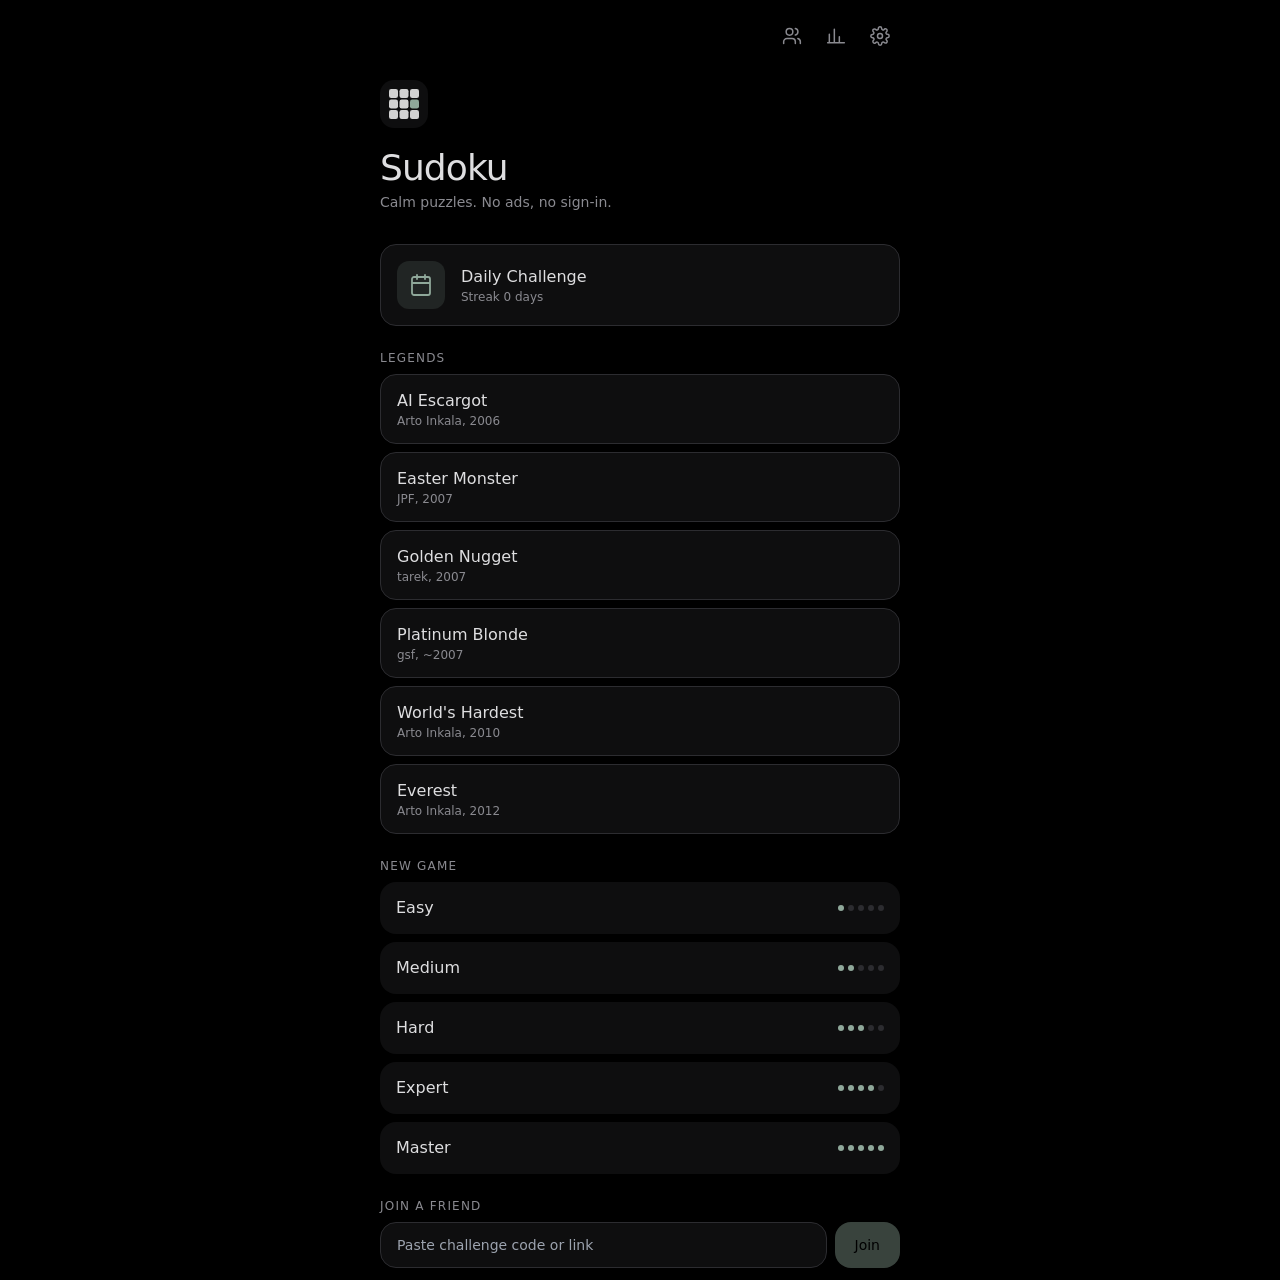
==== commit d09aeb4c: "Publish web build 2026-11-09" ====
--- a/index.html
+++ b/index.html
@@ -9,8 +9,8 @@
     <link rel="icon" type="image/png" href="./icons/icon-192.png" />
     <link rel="apple-touch-icon" href="./icons/icon-192.png" />
     <title>Sudoku</title>
-    <script type="module" crossorigin src="./assets/index-C-srTvDl.js"></script>
-    <link rel="stylesheet" crossorigin href="./assets/index--stsnQb3.css">
+    <script type="module" crossorigin src="./assets/index-BxN58dMf.js"></script>
+    <link rel="stylesheet" crossorigin href="./assets/index-CNrMQCKx.css">
   </head>
   <body>
     <div id="root"></div>
--- a/assets/index-CNrMQCKx.css
+++ b/assets/index-CNrMQCKx.css
@@ -0,0 +1 @@
+*,:before,:after{--tw-border-spacing-x: 0;--tw-border-spacing-y: 0;--tw-translate-x: 0;--tw-translate-y: 0;--tw-rotate: 0;--tw-skew-x: 0;--tw-skew-y: 0;--tw-scale-x: 1;--tw-scale-y: 1;--tw-pan-x: ;--tw-pan-y: ;--tw-pinch-zoom: ;--tw-scroll-snap-strictness: proximity;--tw-gradient-from-position: ;--tw-gradient-via-position: ;--tw-gradient-to-position: ;--tw-ordinal: ;--tw-slashed-zero: ;--tw-numeric-figure: ;--tw-numeric-spacing: ;--tw-numeric-fraction: ;--tw-ring-inset: ;--tw-ring-offset-width: 0px;--tw-ring-offset-color: #fff;--tw-ring-color: rgb(59 130 246 / .5);--tw-ring-offset-shadow: 0 0 #0000;--tw-ring-shadow: 0 0 #0000;--tw-shadow: 0 0 #0000;--tw-shadow-colored: 0 0 #0000;--tw-blur: ;--tw-brightness: ;--tw-contrast: ;--tw-grayscale: ;--tw-hue-rotate: ;--tw-invert: ;--tw-saturate: ;--tw-sepia: ;--tw-drop-shadow: ;--tw-backdrop-blur: ;--tw-backdrop-brightness: ;--tw-backdrop-contrast: ;--tw-backdrop-grayscale: ;--tw-backdrop-hue-rotate: ;--tw-backdrop-invert: ;--tw-backdrop-opacity: ;--tw-backdrop-saturate: ;--tw-backdrop-sepia: ;--tw-contain-size: ;--tw-contain-layout: ;--tw-contain-paint: ;--tw-contain-style: }::backdrop{--tw-border-spacing-x: 0;--tw-border-spacing-y: 0;--tw-translate-x: 0;--tw-translate-y: 0;--tw-rotate: 0;--tw-skew-x: 0;--tw-skew-y: 0;--tw-scale-x: 1;--tw-scale-y: 1;--tw-pan-x: ;--tw-pan-y: ;--tw-pinch-zoom: ;--tw-scroll-snap-strictness: proximity;--tw-gradient-from-position: ;--tw-gradient-via-position: ;--tw-gradient-to-position: ;--tw-ordinal: ;--tw-slashed-zero: ;--tw-numeric-figure: ;--tw-numeric-spacing: ;--tw-numeric-fraction: ;--tw-ring-inset: ;--tw-ring-offset-width: 0px;--tw-ring-offset-color: #fff;--tw-ring-color: rgb(59 130 246 / .5);--tw-ring-offset-shadow: 0 0 #0000;--tw-ring-shadow: 0 0 #0000;--tw-shadow: 0 0 #0000;--tw-shadow-colored: 0 0 #0000;--tw-blur: ;--tw-brightness: ;--tw-contrast: ;--tw-grayscale: ;--tw-hue-rotate: ;--tw-invert: ;--tw-saturate: ;--tw-sepia: ;--tw-drop-shadow: ;--tw-backdrop-blur: ;--tw-backdrop-brightness: ;--tw-backdrop-contrast: ;--tw-backdrop-grayscale: ;--tw-backdrop-hue-rotate: ;--tw-backdrop-invert: ;--tw-backdrop-opacity: ;--tw-backdrop-saturate: ;--tw-backdrop-sepia: ;--tw-contain-size: ;--tw-contain-layout: ;--tw-contain-paint: ;--tw-contain-style: }*,:before,:after{box-sizing:border-box;border-width:0;border-style:solid;border-color:#e5e7eb}:before,:after{--tw-content: ""}html,:host{line-height:1.5;-webkit-text-size-adjust:100%;-moz-tab-size:4;-o-tab-size:4;tab-size:4;font-family:Inter,Roboto,system-ui,sans-serif;font-feature-settings:normal;font-variation-settings:normal;-webkit-tap-highlight-color:transparent}body{margin:0;line-height:inherit}hr{height:0;color:inherit;border-top-width:1px}abbr:where([title]){-webkit-text-decoration:underline dotted;text-decoration:underline dotted}h1,h2,h3,h4,h5,h6{font-size:inherit;font-weight:inherit}a{color:inherit;text-decoration:inherit}b,strong{font-weight:bolder}code,kbd,samp,pre{font-family:ui-monospace,SFMono-Regular,Menlo,Monaco,Consolas,Liberation Mono,Courier New,monospace;font-feature-settings:normal;font-variation-settings:normal;font-size:1em}small{font-size:80%}sub,sup{font-size:75%;line-height:0;position:relative;vertical-align:baseline}sub{bottom:-.25em}sup{top:-.5em}table{text-indent:0;border-color:inherit;border-collapse:collapse}button,input,optgroup,select,textarea{font-family:inherit;font-feature-settings:inherit;font-variation-settings:inherit;font-size:100%;font-weight:inherit;line-height:inherit;letter-spacing:inherit;color:inherit;margin:0;padding:0}button,select{text-transform:none}button,input:where([type=button]),input:where([type=reset]),input:where([type=submit]){-webkit-appearance:button;background-color:transparent;background-image:none}:-moz-focusring{outline:auto}:-moz-ui-invalid{box-shadow:none}progress{vertical-align:baseline}::-webkit-inner-spin-button,::-webkit-outer-spin-button{height:auto}[type=search]{-webkit-appearance:textfield;outline-offset:-2px}::-webkit-search-decoration{-webkit-appearance:none}::-webkit-file-upload-button{-webkit-appearance:button;font:inherit}summary{display:list-item}blockquote,dl,dd,h1,h2,h3,h4,h5,h6,hr,figure,p,pre{margin:0}fieldset{margin:0;padding:0}legend{padding:0}ol,ul,menu{list-style:none;margin:0;padding:0}dialog{padding:0}textarea{resize:vertical}input::-moz-placeholder,textarea::-moz-placeholder{opacity:1;color:#9ca3af}input::placeholder,textarea::placeholder{opacity:1;color:#9ca3af}button,[role=button]{cursor:pointer}:disabled{cursor:default}img,svg,video,canvas,audio,iframe,embed,object{display:block;vertical-align:middle}img,video{max-width:100%;height:auto}[hidden]:where(:not([hidden=until-found])){display:none}.sr-only{position:absolute;width:1px;height:1px;padding:0;margin:-1px;overflow:hidden;clip:rect(0,0,0,0);white-space:nowrap;border-width:0}.pointer-events-none{pointer-events:none}.visible{visibility:visible}.fixed{position:fixed}.absolute{position:absolute}.relative{position:relative}.inset-0{top:0;right:0;bottom:0;left:0}.left-1{left:.25rem}.left-6{left:1.5rem}.top-1{top:.25rem}.z-40{z-index:40}.z-50{z-index:50}.mx-auto{margin-left:auto;margin-right:auto}.mb-2{margin-bottom:.5rem}.mb-3{margin-bottom:.75rem}.mb-4{margin-bottom:1rem}.mr-1{margin-right:.25rem}.mt-1{margin-top:.25rem}.mt-2{margin-top:.5rem}.mt-3{margin-top:.75rem}.mt-4{margin-top:1rem}.mt-5{margin-top:1.25rem}.mt-6{margin-top:1.5rem}.mt-8{margin-top:2rem}.block{display:block}.flex{display:flex}.inline-flex{display:inline-flex}.\!grid{display:grid!important}.grid{display:grid}.hidden{display:none}.aspect-square{aspect-ratio:1 / 1}.h-1\.5{height:.375rem}.h-12{height:3rem}.h-14{height:3.5rem}.h-4{height:1rem}.h-5{height:1.25rem}.h-6{height:1.5rem}.h-7{height:1.75rem}.h-\[100dvh\]{height:100dvh}.h-full{height:100%}.max-h-\[88dvh\]{max-height:88dvh}.min-h-\[1\.25rem\]{min-height:1.25rem}.min-h-\[44px\]{min-height:44px}.w-1\.5{width:.375rem}.w-1\/2{width:50%}.w-12{width:3rem}.w-14{width:3.5rem}.w-4{width:1rem}.w-5{width:1.25rem}.w-6{width:1.5rem}.w-full{width:100%}.min-w-0{min-width:0px}.min-w-\[84px\]{min-width:84px}.max-w-\[560px\]{max-width:560px}.max-w-md{max-width:28rem}.max-w-sm{max-width:24rem}.flex-1{flex:1 1 0%}.shrink-0{flex-shrink:0}.rotate-180{--tw-rotate: 180deg;transform:translate(var(--tw-translate-x),var(--tw-translate-y)) rotate(var(--tw-rotate)) skew(var(--tw-skew-x)) skewY(var(--tw-skew-y)) scaleX(var(--tw-scale-x)) scaleY(var(--tw-scale-y))}.transform{transform:translate(var(--tw-translate-x),var(--tw-translate-y)) rotate(var(--tw-rotate)) skew(var(--tw-skew-x)) skewY(var(--tw-skew-y)) scaleX(var(--tw-scale-x)) scaleY(var(--tw-scale-y))}@keyframes fadein{0%{opacity:0;transform:translateY(8px)}to{opacity:1;transform:none}}.animate-fadein{animation:fadein .35s ease-out}@keyframes glow{0%{background-color:rgb(var(--accent) / 0)}40%{background-color:rgb(var(--accent) / .28)}to{background-color:rgb(var(--accent) / 0)}}.animate-glow{animation:glow .9s ease-in-out}@keyframes pop{0%{transform:scale(.6);opacity:0}60%{transform:scale(1.12)}to{transform:scale(1);opacity:1}}.animate-pop{animation:pop .22s ease-out}@keyframes pulse{50%{opacity:.5}}.animate-pulse{animation:pulse 2s cubic-bezier(.4,0,.6,1) infinite}@keyframes shake{0%,to{transform:none}25%{transform:translate(-2px)}75%{transform:translate(2px)}}.animate-shake{animation:shake .25s ease-in-out}.grid-cols-1{grid-template-columns:repeat(1,minmax(0,1fr))}.grid-cols-3{grid-template-columns:repeat(3,minmax(0,1fr))}.grid-cols-5{grid-template-columns:repeat(5,minmax(0,1fr))}.grid-cols-7{grid-template-columns:repeat(7,minmax(0,1fr))}.grid-cols-9{grid-template-columns:repeat(9,minmax(0,1fr))}.grid-rows-3{grid-template-rows:repeat(3,minmax(0,1fr))}.flex-col{flex-direction:column}.items-start{align-items:flex-start}.items-end{align-items:flex-end}.items-center{align-items:center}.items-baseline{align-items:baseline}.justify-end{justify-content:flex-end}.justify-center{justify-content:center}.justify-between{justify-content:space-between}.gap-1{gap:.25rem}.gap-1\.5{gap:.375rem}.gap-2{gap:.5rem}.gap-3{gap:.75rem}.gap-4{gap:1rem}.divide-y>:not([hidden])~:not([hidden]){--tw-divide-y-reverse: 0;border-top-width:calc(1px * calc(1 - var(--tw-divide-y-reverse)));border-bottom-width:calc(1px * var(--tw-divide-y-reverse))}.divide-line>:not([hidden])~:not([hidden]){--tw-divide-opacity: 1;border-color:rgb(var(--line) / var(--tw-divide-opacity, 1))}.self-center{align-self:center}.overflow-hidden{overflow:hidden}.overflow-x-auto{overflow-x:auto}.overflow-y-auto{overflow-y:auto}.truncate{overflow:hidden;text-overflow:ellipsis;white-space:nowrap}.break-all{word-break:break-all}.rounded-2xl{border-radius:1rem}.rounded-3xl{border-radius:1.5rem}.rounded-full{border-radius:9999px}.rounded-xl{border-radius:.75rem}.rounded-t-3xl{border-top-left-radius:1.5rem;border-top-right-radius:1.5rem}.border{border-width:1px}.border-2{border-width:2px}.border-b{border-bottom-width:1px}.border-b-2{border-bottom-width:2px}.border-r{border-right-width:1px}.border-r-2{border-right-width:2px}.border-accent{--tw-border-opacity: 1;border-color:rgb(var(--accent) / var(--tw-border-opacity, 1))}.border-accent\/30{border-color:rgb(var(--accent) / .3)}.border-accent\/40{border-color:rgb(var(--accent) / .4)}.border-accent\/50{border-color:rgb(var(--accent) / .5)}.border-line{--tw-border-opacity: 1;border-color:rgb(var(--line) / var(--tw-border-opacity, 1))}.border-rose\/40{border-color:rgb(var(--rose) / .4)}.border-thick{--tw-border-opacity: 1;border-color:rgb(var(--thick) / var(--tw-border-opacity, 1))}.border-transparent{border-color:transparent}.border-b-line{--tw-border-opacity: 1;border-bottom-color:rgb(var(--line) / var(--tw-border-opacity, 1))}.border-b-thick{--tw-border-opacity: 1;border-bottom-color:rgb(var(--thick) / var(--tw-border-opacity, 1))}.border-r-line{--tw-border-opacity: 1;border-right-color:rgb(var(--line) / var(--tw-border-opacity, 1))}.border-r-thick{--tw-border-opacity: 1;border-right-color:rgb(var(--thick) / var(--tw-border-opacity, 1))}.bg-accent{--tw-bg-opacity: 1;background-color:rgb(var(--accent) / var(--tw-bg-opacity, 1))}.bg-accent\/10{background-color:rgb(var(--accent) / .1)}.bg-accent\/15{background-color:rgb(var(--accent) / .15)}.bg-accent\/20{background-color:rgb(var(--accent) / .2)}.bg-bg{--tw-bg-opacity: 1;background-color:rgb(var(--bg) / var(--tw-bg-opacity, 1))}.bg-black\/60{background-color:#0009}.bg-black\/70{background-color:#000000b3}.bg-black\/75{background-color:#000000bf}.bg-line{--tw-bg-opacity: 1;background-color:rgb(var(--line) / var(--tw-bg-opacity, 1))}.bg-peer{--tw-bg-opacity: 1;background-color:rgb(var(--peer) / var(--tw-bg-opacity, 1))}.bg-raised{--tw-bg-opacity: 1;background-color:rgb(var(--raised) / var(--tw-bg-opacity, 1))}.bg-rose\/15{background-color:rgb(var(--rose) / .15)}.bg-same{--tw-bg-opacity: 1;background-color:rgb(var(--same) / var(--tw-bg-opacity, 1))}.bg-sel{--tw-bg-opacity: 1;background-color:rgb(var(--sel) / var(--tw-bg-opacity, 1))}.bg-surface{--tw-bg-opacity: 1;background-color:rgb(var(--surface) / var(--tw-bg-opacity, 1))}.fill-accent{fill:rgb(var(--accent) / 1)}.fill-given{fill:rgb(var(--given) / 1)}.fill-surface{fill:rgb(var(--surface) / 1)}.p-1{padding:.25rem}.p-1\.5{padding:.375rem}.p-2{padding:.5rem}.p-2\.5{padding:.625rem}.p-3{padding:.75rem}.p-4{padding:1rem}.p-5{padding:1.25rem}.p-6{padding:1.5rem}.p-\[2px\]{padding:2px}.px-0\.5{padding-left:.125rem;padding-right:.125rem}.px-1{padding-left:.25rem;padding-right:.25rem}.px-2{padding-left:.5rem;padding-right:.5rem}.px-3{padding-left:.75rem;padding-right:.75rem}.px-4{padding-left:1rem;padding-right:1rem}.px-5{padding-left:1.25rem;padding-right:1.25rem}.px-6{padding-left:1.5rem;padding-right:1.5rem}.py-1{padding-top:.25rem;padding-bottom:.25rem}.py-1\.5{padding-top:.375rem;padding-bottom:.375rem}.py-2{padding-top:.5rem;padding-bottom:.5rem}.py-2\.5{padding-top:.625rem;padding-bottom:.625rem}.py-3{padding-top:.75rem;padding-bottom:.75rem}.py-3\.5{padding-top:.875rem;padding-bottom:.875rem}.py-6{padding-top:1.5rem;padding-bottom:1.5rem}.pb-2{padding-bottom:.5rem}.pt-2{padding-top:.5rem}.text-left{text-align:left}.text-center{text-align:center}.text-right{text-align:right}.font-mono{font-family:ui-monospace,SFMono-Regular,Menlo,Monaco,Consolas,Liberation Mono,Courier New,monospace}.text-2xl{font-size:1.5rem;line-height:2rem}.text-4xl{font-size:2.25rem;line-height:2.5rem}.text-\[10px\]{font-size:10px}.text-\[11px\]{font-size:11px}.text-\[13px\]{font-size:13px}.text-\[15px\]{font-size:15px}.text-\[22px\]{font-size:22px}.text-\[28px\]{font-size:28px}.text-\[8px\]{font-size:8px}.text-\[clamp\(20px\,7\.4vw\,34px\)\]{font-size:clamp(20px,7.4vw,34px)}.text-\[clamp\(8px\,2\.5vw\,12px\)\]{font-size:clamp(8px,2.5vw,12px)}.text-lg{font-size:1.125rem;line-height:1.75rem}.text-sm{font-size:.875rem;line-height:1.25rem}.text-xs{font-size:.75rem;line-height:1rem}.font-light{font-weight:300}.font-medium{font-weight:500}.font-normal{font-weight:400}.font-semibold{font-weight:600}.uppercase{text-transform:uppercase}.capitalize{text-transform:capitalize}.normal-case{text-transform:none}.tabular-nums{--tw-numeric-spacing: tabular-nums;font-variant-numeric:var(--tw-ordinal) var(--tw-slashed-zero) var(--tw-numeric-figure) var(--tw-numeric-spacing) var(--tw-numeric-fraction)}.leading-\[9px\]{line-height:9px}.leading-none{line-height:1}.leading-snug{line-height:1.375}.tracking-normal{letter-spacing:0em}.tracking-tight{letter-spacing:-.025em}.tracking-widest{letter-spacing:.1em}.text-accent{--tw-text-opacity: 1;color:rgb(var(--accent) / var(--tw-text-opacity, 1))}.text-bg{--tw-text-opacity: 1;color:rgb(var(--bg) / var(--tw-text-opacity, 1))}.text-given{--tw-text-opacity: 1;color:rgb(var(--given) / var(--tw-text-opacity, 1))}.text-muted{--tw-text-opacity: 1;color:rgb(var(--muted) / var(--tw-text-opacity, 1))}.text-note{--tw-text-opacity: 1;color:rgb(var(--note) / var(--tw-text-opacity, 1))}.text-rose{--tw-text-opacity: 1;color:rgb(var(--rose) / var(--tw-text-opacity, 1))}.text-text{--tw-text-opacity: 1;color:rgb(var(--text) / var(--tw-text-opacity, 1))}.opacity-25{opacity:.25}.opacity-40{opacity:.4}.outline-none{outline:2px solid transparent;outline-offset:2px}.ring-1{--tw-ring-offset-shadow: var(--tw-ring-inset) 0 0 0 var(--tw-ring-offset-width) var(--tw-ring-offset-color);--tw-ring-shadow: var(--tw-ring-inset) 0 0 0 calc(1px + var(--tw-ring-offset-width)) var(--tw-ring-color);box-shadow:var(--tw-ring-offset-shadow),var(--tw-ring-shadow),var(--tw-shadow, 0 0 #0000)}.ring-accent\/50{--tw-ring-color: rgb(var(--accent) / .5)}.blur-md{--tw-blur: blur(12px);filter:var(--tw-blur) var(--tw-brightness) var(--tw-contrast) var(--tw-grayscale) var(--tw-hue-rotate) var(--tw-invert) var(--tw-saturate) var(--tw-sepia) var(--tw-drop-shadow)}.filter{filter:var(--tw-blur) var(--tw-brightness) var(--tw-contrast) var(--tw-grayscale) var(--tw-hue-rotate) var(--tw-invert) var(--tw-saturate) var(--tw-sepia) var(--tw-drop-shadow)}.transition{transition-property:color,background-color,border-color,text-decoration-color,fill,stroke,opacity,box-shadow,transform,filter,backdrop-filter;transition-timing-function:cubic-bezier(.4,0,.2,1);transition-duration:.15s}.transition-\[filter\]{transition-property:filter;transition-timing-function:cubic-bezier(.4,0,.2,1);transition-duration:.15s}.transition-all{transition-property:all;transition-timing-function:cubic-bezier(.4,0,.2,1);transition-duration:.15s}.transition-colors{transition-property:color,background-color,border-color,text-decoration-color,fill,stroke;transition-timing-function:cubic-bezier(.4,0,.2,1);transition-duration:.15s}.duration-150{transition-duration:.15s}.duration-300{transition-duration:.3s}.\[direction\:rtl\]{direction:rtl}:root{--bg: 0 0 0;--surface: 14 14 15;--raised: 28 28 30;--line: 44 44 48;--thick: 120 120 126;--text: 222 222 224;--muted: 138 138 144;--given: 232 232 232;--accent: 143 168 154;--rose: 201 140 146;--peer: 22 24 24;--same: 42 53 48;--sel: 52 66 58;--note: 154 154 160;color-scheme:dark}body,header,footer,button,[role=grid]{transition:background-color .25s ease,color .25s ease,border-color .25s ease}html,body,#root{height:100%}body{--tw-bg-opacity: 1;background-color:rgb(var(--bg) / var(--tw-bg-opacity, 1));font-family:Inter,Roboto,system-ui,sans-serif;--tw-text-opacity: 1;color:rgb(var(--text) / var(--tw-text-opacity, 1));-webkit-font-smoothing:antialiased;-moz-osx-font-smoothing:grayscale;-webkit-tap-highlight-color:transparent;overscroll-behavior:none;-webkit-user-select:none;-moz-user-select:none;user-select:none}button:focus-visible{outline:2px solid rgb(var(--accent));outline-offset:2px}.safe-b{padding-bottom:max(12px,env(safe-area-inset-bottom))}.safe-t{padding-top:max(8px,env(safe-area-inset-top))}[data-theme=eink] *,[data-theme=eink] *:before,[data-theme=eink] *:after{animation:none!important;transition:none!important;box-shadow:none!important;text-shadow:none!important;-webkit-backdrop-filter:none!important;backdrop-filter:none!important;background-image:none}[data-theme=eink] body{-webkit-font-smoothing:none}[data-theme=eink] [role=grid]{border-width:3px}[data-theme=eink] [role=grid] .border-r-2{border-right-width:3px}[data-theme=eink] [role=grid] .border-b-2{border-bottom-width:3px}[data-theme=eink] [role=grid].blur-md{filter:none!important}[data-theme=eink] [role=grid].blur-md>*{visibility:hidden}[data-theme=eink] .bg-black\/60{background:#fdfdfb!important}[data-theme=eink] .is-sel{outline:3px solid #000;outline-offset:-4px}[data-theme=eink] .is-wrong{background-image:repeating-linear-gradient(45deg,transparent 0 5px,rgba(0,0,0,.28) 5px 6px)!important}[data-theme=eink] .wrong-digit{font-weight:800;text-decoration:line-through;text-decoration-thickness:2px}[data-theme=eink] .animate-glow{display:none}@keyframes win-pulse{0%{box-shadow:0 0 rgb(var(--accent) / 0)}35%{box-shadow:0 0 0 6px rgb(var(--accent) / .28)}to{box-shadow:0 0 rgb(var(--accent) / 0)}}.win-pulse{animation:win-pulse 1.1s ease-out 1}.hover\:bg-raised:hover{--tw-bg-opacity: 1;background-color:rgb(var(--raised) / var(--tw-bg-opacity, 1))}.hover\:bg-surface:hover{--tw-bg-opacity: 1;background-color:rgb(var(--surface) / var(--tw-bg-opacity, 1))}.focus\:border-accent:focus{--tw-border-opacity: 1;border-color:rgb(var(--accent) / var(--tw-border-opacity, 1))}.active\:scale-95:active{--tw-scale-x: .95;--tw-scale-y: .95;transform:translate(var(--tw-translate-x),var(--tw-translate-y)) rotate(var(--tw-rotate)) skew(var(--tw-skew-x)) skewY(var(--tw-skew-y)) scaleX(var(--tw-scale-x)) scaleY(var(--tw-scale-y))}.disabled\:opacity-30:disabled{opacity:.3}.disabled\:opacity-40:disabled{opacity:.4}@media(min-width:640px){.sm\:items-center{align-items:center}.sm\:rounded-3xl{border-radius:1.5rem}}
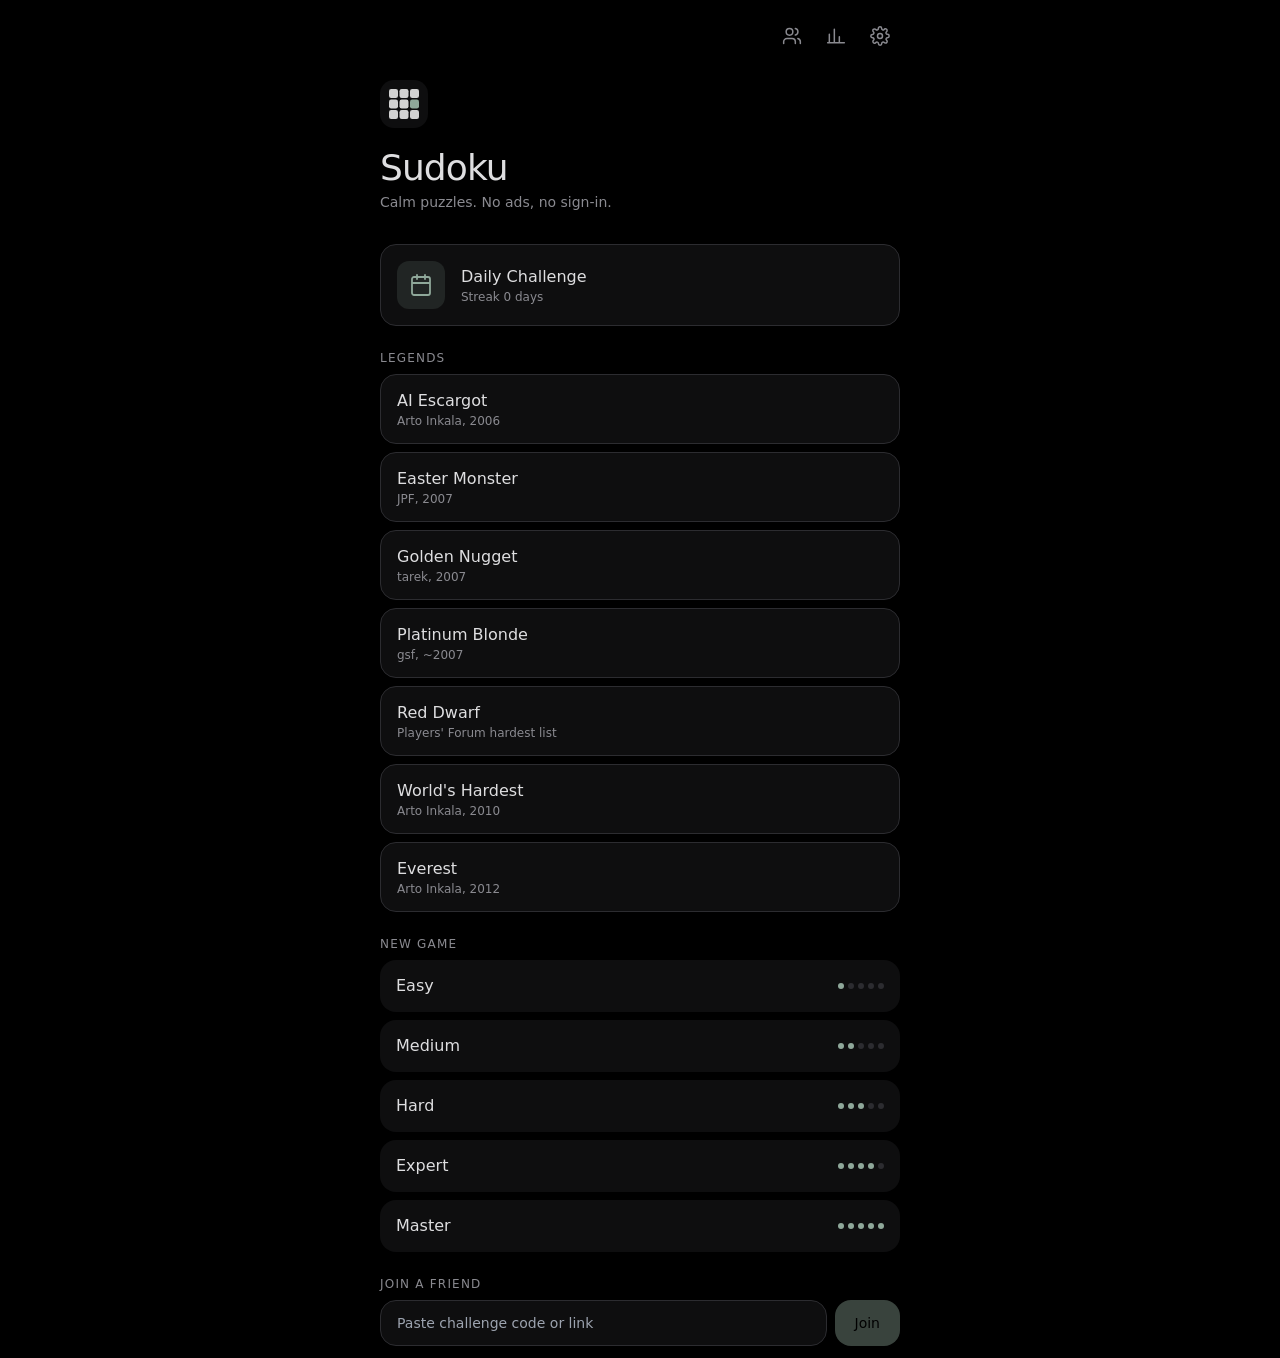
==== commit a192172d: "Publish web build 2026-11-10" ====
--- a/index.html
+++ b/index.html
@@ -9,7 +9,7 @@
     <link rel="icon" type="image/png" href="./icons/icon-192.png" />
     <link rel="apple-touch-icon" href="./icons/icon-192.png" />
     <title>Sudoku</title>
-    <script type="module" crossorigin src="./assets/index-BxN58dMf.js"></script>
+    <script type="module" crossorigin src="./assets/index-CFxTb_J2.js"></script>
     <link rel="stylesheet" crossorigin href="./assets/index-CNrMQCKx.css">
   </head>
   <body>
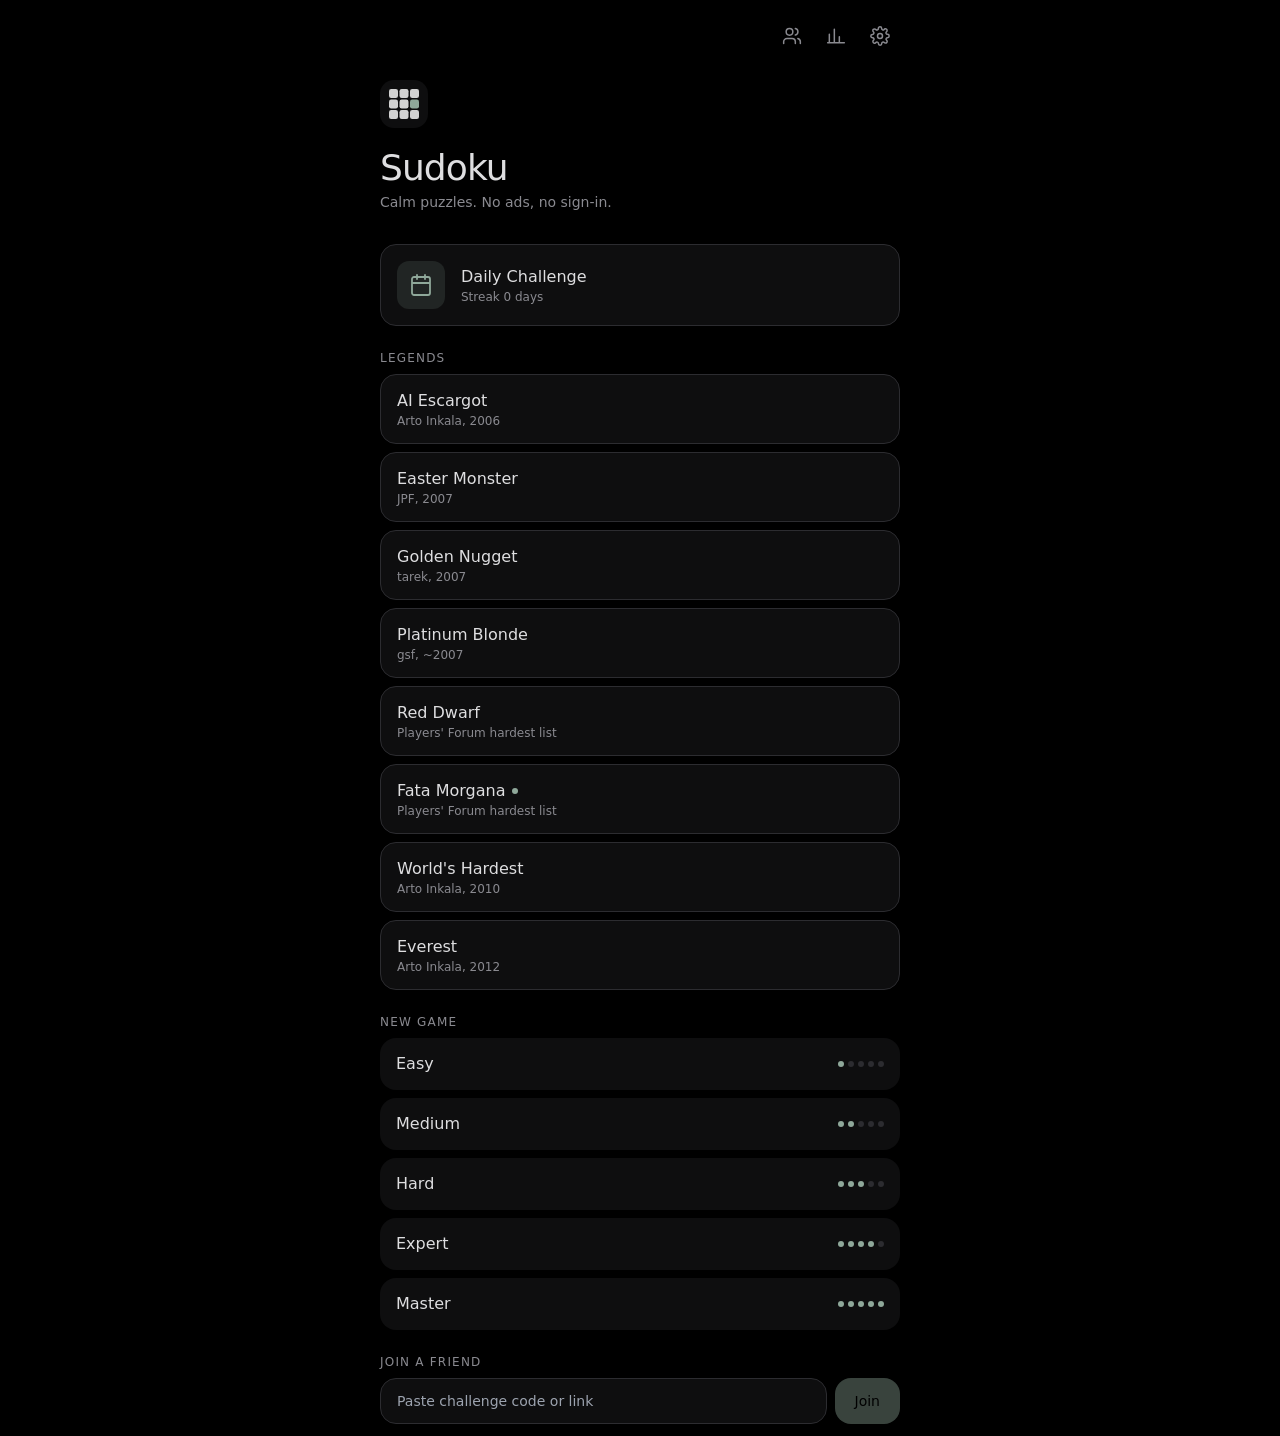
==== commit 6920896a: "Publish web build 2026-11-11" ====
--- a/index.html
+++ b/index.html
@@ -9,7 +9,7 @@
     <link rel="icon" type="image/png" href="./icons/icon-192.png" />
     <link rel="apple-touch-icon" href="./icons/icon-192.png" />
     <title>Sudoku</title>
-    <script type="module" crossorigin src="./assets/index-CFxTb_J2.js"></script>
+    <script type="module" crossorigin src="./assets/index-DLjWstW8.js"></script>
     <link rel="stylesheet" crossorigin href="./assets/index-CNrMQCKx.css">
   </head>
   <body>
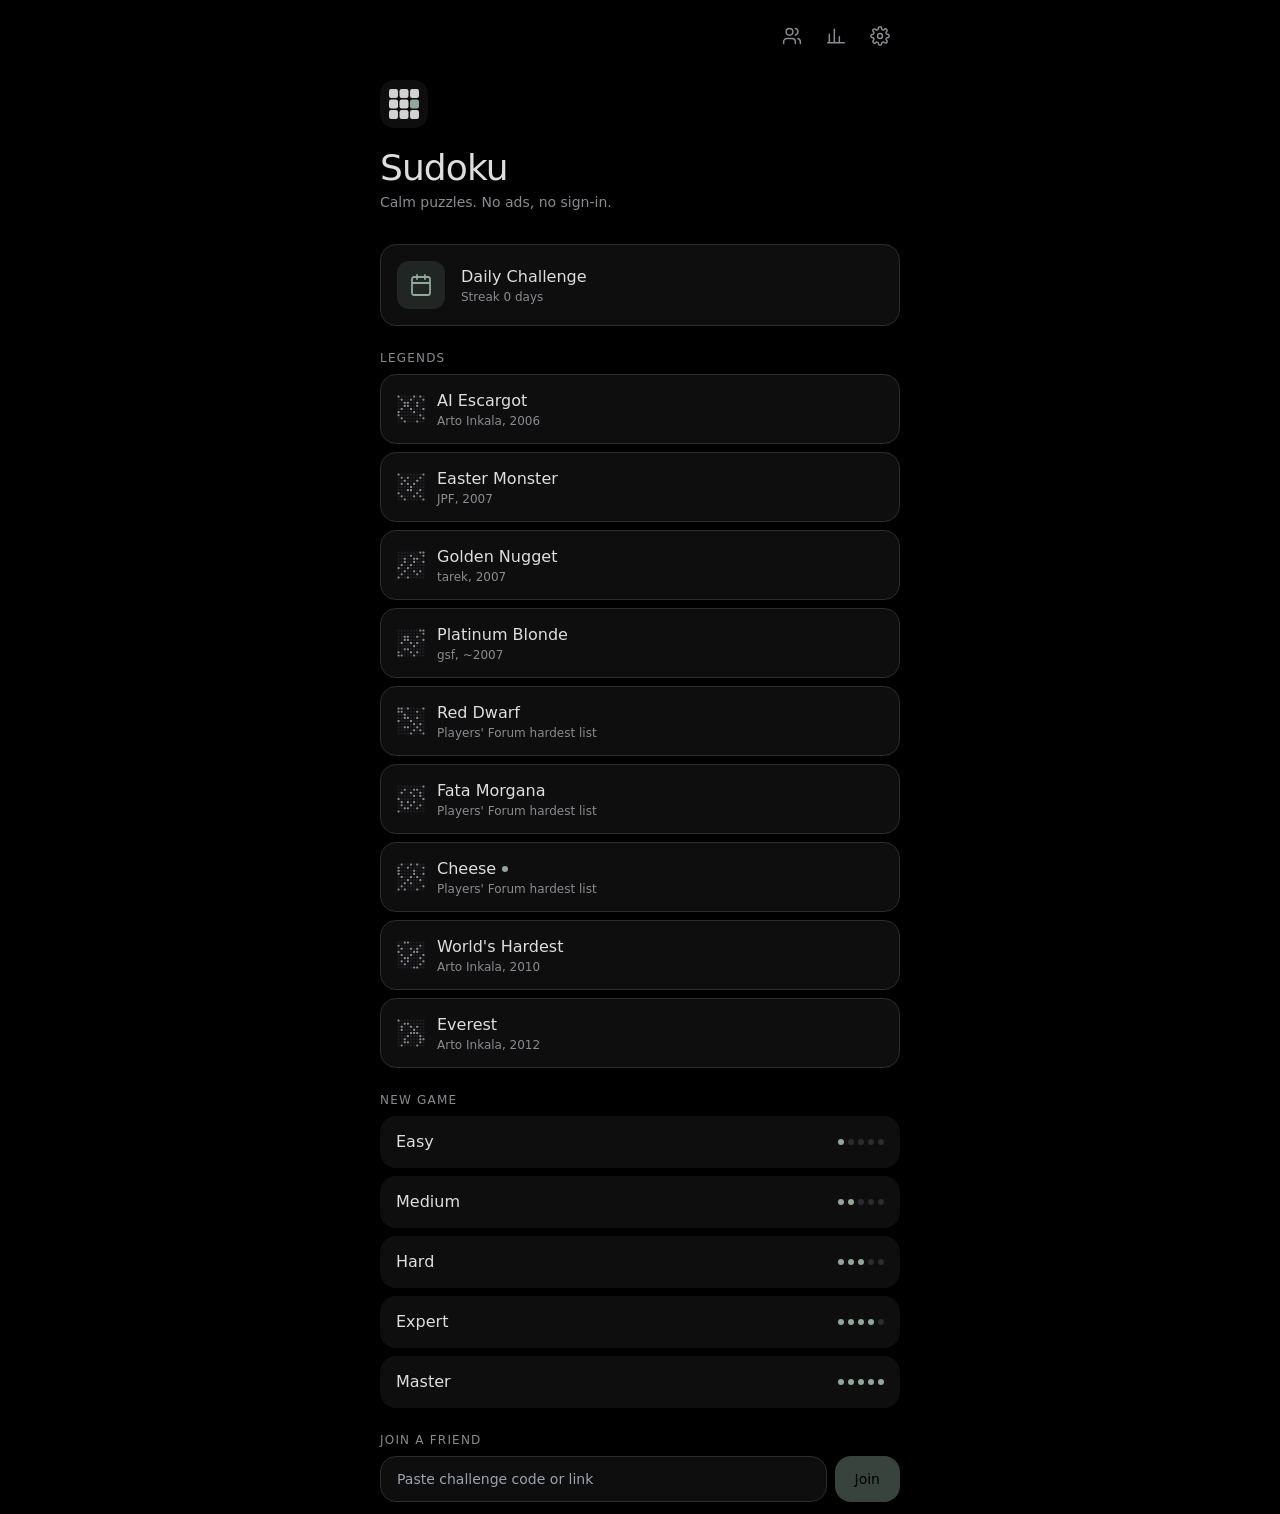
==== commit 5b0d3631: "Publish web build 2026-11-12" ====
--- a/index.html
+++ b/index.html
@@ -9,8 +9,8 @@
     <link rel="icon" type="image/png" href="./icons/icon-192.png" />
     <link rel="apple-touch-icon" href="./icons/icon-192.png" />
     <title>Sudoku</title>
-    <script type="module" crossorigin src="./assets/index-DLjWstW8.js"></script>
-    <link rel="stylesheet" crossorigin href="./assets/index-CNrMQCKx.css">
+    <script type="module" crossorigin src="./assets/index-B6KJhaoh.js"></script>
+    <link rel="stylesheet" crossorigin href="./assets/index-DF4XLvVD.css">
   </head>
   <body>
     <div id="root"></div>
--- a/assets/index-DF4XLvVD.css
+++ b/assets/index-DF4XLvVD.css
@@ -0,0 +1 @@
+*,:before,:after{--tw-border-spacing-x: 0;--tw-border-spacing-y: 0;--tw-translate-x: 0;--tw-translate-y: 0;--tw-rotate: 0;--tw-skew-x: 0;--tw-skew-y: 0;--tw-scale-x: 1;--tw-scale-y: 1;--tw-pan-x: ;--tw-pan-y: ;--tw-pinch-zoom: ;--tw-scroll-snap-strictness: proximity;--tw-gradient-from-position: ;--tw-gradient-via-position: ;--tw-gradient-to-position: ;--tw-ordinal: ;--tw-slashed-zero: ;--tw-numeric-figure: ;--tw-numeric-spacing: ;--tw-numeric-fraction: ;--tw-ring-inset: ;--tw-ring-offset-width: 0px;--tw-ring-offset-color: #fff;--tw-ring-color: rgb(59 130 246 / .5);--tw-ring-offset-shadow: 0 0 #0000;--tw-ring-shadow: 0 0 #0000;--tw-shadow: 0 0 #0000;--tw-shadow-colored: 0 0 #0000;--tw-blur: ;--tw-brightness: ;--tw-contrast: ;--tw-grayscale: ;--tw-hue-rotate: ;--tw-invert: ;--tw-saturate: ;--tw-sepia: ;--tw-drop-shadow: ;--tw-backdrop-blur: ;--tw-backdrop-brightness: ;--tw-backdrop-contrast: ;--tw-backdrop-grayscale: ;--tw-backdrop-hue-rotate: ;--tw-backdrop-invert: ;--tw-backdrop-opacity: ;--tw-backdrop-saturate: ;--tw-backdrop-sepia: ;--tw-contain-size: ;--tw-contain-layout: ;--tw-contain-paint: ;--tw-contain-style: }::backdrop{--tw-border-spacing-x: 0;--tw-border-spacing-y: 0;--tw-translate-x: 0;--tw-translate-y: 0;--tw-rotate: 0;--tw-skew-x: 0;--tw-skew-y: 0;--tw-scale-x: 1;--tw-scale-y: 1;--tw-pan-x: ;--tw-pan-y: ;--tw-pinch-zoom: ;--tw-scroll-snap-strictness: proximity;--tw-gradient-from-position: ;--tw-gradient-via-position: ;--tw-gradient-to-position: ;--tw-ordinal: ;--tw-slashed-zero: ;--tw-numeric-figure: ;--tw-numeric-spacing: ;--tw-numeric-fraction: ;--tw-ring-inset: ;--tw-ring-offset-width: 0px;--tw-ring-offset-color: #fff;--tw-ring-color: rgb(59 130 246 / .5);--tw-ring-offset-shadow: 0 0 #0000;--tw-ring-shadow: 0 0 #0000;--tw-shadow: 0 0 #0000;--tw-shadow-colored: 0 0 #0000;--tw-blur: ;--tw-brightness: ;--tw-contrast: ;--tw-grayscale: ;--tw-hue-rotate: ;--tw-invert: ;--tw-saturate: ;--tw-sepia: ;--tw-drop-shadow: ;--tw-backdrop-blur: ;--tw-backdrop-brightness: ;--tw-backdrop-contrast: ;--tw-backdrop-grayscale: ;--tw-backdrop-hue-rotate: ;--tw-backdrop-invert: ;--tw-backdrop-opacity: ;--tw-backdrop-saturate: ;--tw-backdrop-sepia: ;--tw-contain-size: ;--tw-contain-layout: ;--tw-contain-paint: ;--tw-contain-style: }*,:before,:after{box-sizing:border-box;border-width:0;border-style:solid;border-color:#e5e7eb}:before,:after{--tw-content: ""}html,:host{line-height:1.5;-webkit-text-size-adjust:100%;-moz-tab-size:4;-o-tab-size:4;tab-size:4;font-family:Inter,Roboto,system-ui,sans-serif;font-feature-settings:normal;font-variation-settings:normal;-webkit-tap-highlight-color:transparent}body{margin:0;line-height:inherit}hr{height:0;color:inherit;border-top-width:1px}abbr:where([title]){-webkit-text-decoration:underline dotted;text-decoration:underline dotted}h1,h2,h3,h4,h5,h6{font-size:inherit;font-weight:inherit}a{color:inherit;text-decoration:inherit}b,strong{font-weight:bolder}code,kbd,samp,pre{font-family:ui-monospace,SFMono-Regular,Menlo,Monaco,Consolas,Liberation Mono,Courier New,monospace;font-feature-settings:normal;font-variation-settings:normal;font-size:1em}small{font-size:80%}sub,sup{font-size:75%;line-height:0;position:relative;vertical-align:baseline}sub{bottom:-.25em}sup{top:-.5em}table{text-indent:0;border-color:inherit;border-collapse:collapse}button,input,optgroup,select,textarea{font-family:inherit;font-feature-settings:inherit;font-variation-settings:inherit;font-size:100%;font-weight:inherit;line-height:inherit;letter-spacing:inherit;color:inherit;margin:0;padding:0}button,select{text-transform:none}button,input:where([type=button]),input:where([type=reset]),input:where([type=submit]){-webkit-appearance:button;background-color:transparent;background-image:none}:-moz-focusring{outline:auto}:-moz-ui-invalid{box-shadow:none}progress{vertical-align:baseline}::-webkit-inner-spin-button,::-webkit-outer-spin-button{height:auto}[type=search]{-webkit-appearance:textfield;outline-offset:-2px}::-webkit-search-decoration{-webkit-appearance:none}::-webkit-file-upload-button{-webkit-appearance:button;font:inherit}summary{display:list-item}blockquote,dl,dd,h1,h2,h3,h4,h5,h6,hr,figure,p,pre{margin:0}fieldset{margin:0;padding:0}legend{padding:0}ol,ul,menu{list-style:none;margin:0;padding:0}dialog{padding:0}textarea{resize:vertical}input::-moz-placeholder,textarea::-moz-placeholder{opacity:1;color:#9ca3af}input::placeholder,textarea::placeholder{opacity:1;color:#9ca3af}button,[role=button]{cursor:pointer}:disabled{cursor:default}img,svg,video,canvas,audio,iframe,embed,object{display:block;vertical-align:middle}img,video{max-width:100%;height:auto}[hidden]:where(:not([hidden=until-found])){display:none}.sr-only{position:absolute;width:1px;height:1px;padding:0;margin:-1px;overflow:hidden;clip:rect(0,0,0,0);white-space:nowrap;border-width:0}.pointer-events-none{pointer-events:none}.visible{visibility:visible}.fixed{position:fixed}.absolute{position:absolute}.relative{position:relative}.inset-0{top:0;right:0;bottom:0;left:0}.left-1{left:.25rem}.left-6{left:1.5rem}.top-1{top:.25rem}.z-40{z-index:40}.z-50{z-index:50}.mx-auto{margin-left:auto;margin-right:auto}.mb-2{margin-bottom:.5rem}.mb-3{margin-bottom:.75rem}.mb-4{margin-bottom:1rem}.mr-1{margin-right:.25rem}.mt-1{margin-top:.25rem}.mt-2{margin-top:.5rem}.mt-3{margin-top:.75rem}.mt-4{margin-top:1rem}.mt-5{margin-top:1.25rem}.mt-6{margin-top:1.5rem}.mt-8{margin-top:2rem}.block{display:block}.flex{display:flex}.inline-flex{display:inline-flex}.\!grid{display:grid!important}.grid{display:grid}.hidden{display:none}.aspect-square{aspect-ratio:1 / 1}.h-1\.5{height:.375rem}.h-12{height:3rem}.h-14{height:3.5rem}.h-4{height:1rem}.h-5{height:1.25rem}.h-6{height:1.5rem}.h-7{height:1.75rem}.h-\[100dvh\]{height:100dvh}.h-full{height:100%}.max-h-\[88dvh\]{max-height:88dvh}.min-h-\[1\.25rem\]{min-height:1.25rem}.min-h-\[44px\]{min-height:44px}.w-1\.5{width:.375rem}.w-1\/2{width:50%}.w-12{width:3rem}.w-14{width:3.5rem}.w-4{width:1rem}.w-5{width:1.25rem}.w-6{width:1.5rem}.w-7{width:1.75rem}.w-full{width:100%}.min-w-0{min-width:0px}.min-w-\[84px\]{min-width:84px}.max-w-\[560px\]{max-width:560px}.max-w-md{max-width:28rem}.max-w-sm{max-width:24rem}.flex-1{flex:1 1 0%}.shrink-0{flex-shrink:0}.rotate-180{--tw-rotate: 180deg;transform:translate(var(--tw-translate-x),var(--tw-translate-y)) rotate(var(--tw-rotate)) skew(var(--tw-skew-x)) skewY(var(--tw-skew-y)) scaleX(var(--tw-scale-x)) scaleY(var(--tw-scale-y))}.transform{transform:translate(var(--tw-translate-x),var(--tw-translate-y)) rotate(var(--tw-rotate)) skew(var(--tw-skew-x)) skewY(var(--tw-skew-y)) scaleX(var(--tw-scale-x)) scaleY(var(--tw-scale-y))}@keyframes fadein{0%{opacity:0;transform:translateY(8px)}to{opacity:1;transform:none}}.animate-fadein{animation:fadein .35s ease-out}@keyframes glow{0%{background-color:rgb(var(--accent) / 0)}40%{background-color:rgb(var(--accent) / .28)}to{background-color:rgb(var(--accent) / 0)}}.animate-glow{animation:glow .9s ease-in-out}@keyframes pop{0%{transform:scale(.6);opacity:0}60%{transform:scale(1.12)}to{transform:scale(1);opacity:1}}.animate-pop{animation:pop .22s ease-out}@keyframes pulse{50%{opacity:.5}}.animate-pulse{animation:pulse 2s cubic-bezier(.4,0,.6,1) infinite}@keyframes shake{0%,to{transform:none}25%{transform:translate(-2px)}75%{transform:translate(2px)}}.animate-shake{animation:shake .25s ease-in-out}.grid-cols-1{grid-template-columns:repeat(1,minmax(0,1fr))}.grid-cols-3{grid-template-columns:repeat(3,minmax(0,1fr))}.grid-cols-5{grid-template-columns:repeat(5,minmax(0,1fr))}.grid-cols-7{grid-template-columns:repeat(7,minmax(0,1fr))}.grid-cols-9{grid-template-columns:repeat(9,minmax(0,1fr))}.grid-rows-3{grid-template-rows:repeat(3,minmax(0,1fr))}.flex-col{flex-direction:column}.items-start{align-items:flex-start}.items-end{align-items:flex-end}.items-center{align-items:center}.items-baseline{align-items:baseline}.justify-end{justify-content:flex-end}.justify-center{justify-content:center}.justify-between{justify-content:space-between}.gap-1{gap:.25rem}.gap-1\.5{gap:.375rem}.gap-2{gap:.5rem}.gap-3{gap:.75rem}.gap-4{gap:1rem}.divide-y>:not([hidden])~:not([hidden]){--tw-divide-y-reverse: 0;border-top-width:calc(1px * calc(1 - var(--tw-divide-y-reverse)));border-bottom-width:calc(1px * var(--tw-divide-y-reverse))}.divide-line>:not([hidden])~:not([hidden]){--tw-divide-opacity: 1;border-color:rgb(var(--line) / var(--tw-divide-opacity, 1))}.self-center{align-self:center}.overflow-hidden{overflow:hidden}.overflow-x-auto{overflow-x:auto}.overflow-y-auto{overflow-y:auto}.truncate{overflow:hidden;text-overflow:ellipsis;white-space:nowrap}.break-all{word-break:break-all}.rounded-2xl{border-radius:1rem}.rounded-3xl{border-radius:1.5rem}.rounded-full{border-radius:9999px}.rounded-xl{border-radius:.75rem}.rounded-t-3xl{border-top-left-radius:1.5rem;border-top-right-radius:1.5rem}.border{border-width:1px}.border-2{border-width:2px}.border-b{border-bottom-width:1px}.border-b-2{border-bottom-width:2px}.border-r{border-right-width:1px}.border-r-2{border-right-width:2px}.border-accent{--tw-border-opacity: 1;border-color:rgb(var(--accent) / var(--tw-border-opacity, 1))}.border-accent\/30{border-color:rgb(var(--accent) / .3)}.border-accent\/40{border-color:rgb(var(--accent) / .4)}.border-accent\/50{border-color:rgb(var(--accent) / .5)}.border-line{--tw-border-opacity: 1;border-color:rgb(var(--line) / var(--tw-border-opacity, 1))}.border-rose\/40{border-color:rgb(var(--rose) / .4)}.border-thick{--tw-border-opacity: 1;border-color:rgb(var(--thick) / var(--tw-border-opacity, 1))}.border-transparent{border-color:transparent}.border-b-line{--tw-border-opacity: 1;border-bottom-color:rgb(var(--line) / var(--tw-border-opacity, 1))}.border-b-thick{--tw-border-opacity: 1;border-bottom-color:rgb(var(--thick) / var(--tw-border-opacity, 1))}.border-r-line{--tw-border-opacity: 1;border-right-color:rgb(var(--line) / var(--tw-border-opacity, 1))}.border-r-thick{--tw-border-opacity: 1;border-right-color:rgb(var(--thick) / var(--tw-border-opacity, 1))}.bg-accent{--tw-bg-opacity: 1;background-color:rgb(var(--accent) / var(--tw-bg-opacity, 1))}.bg-accent\/10{background-color:rgb(var(--accent) / .1)}.bg-accent\/15{background-color:rgb(var(--accent) / .15)}.bg-accent\/20{background-color:rgb(var(--accent) / .2)}.bg-bg{--tw-bg-opacity: 1;background-color:rgb(var(--bg) / var(--tw-bg-opacity, 1))}.bg-black\/60{background-color:#0009}.bg-black\/70{background-color:#000000b3}.bg-black\/75{background-color:#000000bf}.bg-line{--tw-bg-opacity: 1;background-color:rgb(var(--line) / var(--tw-bg-opacity, 1))}.bg-peer{--tw-bg-opacity: 1;background-color:rgb(var(--peer) / var(--tw-bg-opacity, 1))}.bg-raised{--tw-bg-opacity: 1;background-color:rgb(var(--raised) / var(--tw-bg-opacity, 1))}.bg-rose\/15{background-color:rgb(var(--rose) / .15)}.bg-same{--tw-bg-opacity: 1;background-color:rgb(var(--same) / var(--tw-bg-opacity, 1))}.bg-sel{--tw-bg-opacity: 1;background-color:rgb(var(--sel) / var(--tw-bg-opacity, 1))}.bg-surface{--tw-bg-opacity: 1;background-color:rgb(var(--surface) / var(--tw-bg-opacity, 1))}.fill-accent{fill:rgb(var(--accent) / 1)}.fill-given{fill:rgb(var(--given) / 1)}.fill-line{fill:rgb(var(--line) / 1)}.fill-muted{fill:rgb(var(--muted) / 1)}.fill-surface{fill:rgb(var(--surface) / 1)}.p-1{padding:.25rem}.p-1\.5{padding:.375rem}.p-2{padding:.5rem}.p-2\.5{padding:.625rem}.p-3{padding:.75rem}.p-4{padding:1rem}.p-5{padding:1.25rem}.p-6{padding:1.5rem}.p-\[2px\]{padding:2px}.px-0\.5{padding-left:.125rem;padding-right:.125rem}.px-1{padding-left:.25rem;padding-right:.25rem}.px-2{padding-left:.5rem;padding-right:.5rem}.px-3{padding-left:.75rem;padding-right:.75rem}.px-4{padding-left:1rem;padding-right:1rem}.px-5{padding-left:1.25rem;padding-right:1.25rem}.px-6{padding-left:1.5rem;padding-right:1.5rem}.py-1{padding-top:.25rem;padding-bottom:.25rem}.py-1\.5{padding-top:.375rem;padding-bottom:.375rem}.py-2{padding-top:.5rem;padding-bottom:.5rem}.py-2\.5{padding-top:.625rem;padding-bottom:.625rem}.py-3{padding-top:.75rem;padding-bottom:.75rem}.py-3\.5{padding-top:.875rem;padding-bottom:.875rem}.py-6{padding-top:1.5rem;padding-bottom:1.5rem}.pb-2{padding-bottom:.5rem}.pt-2{padding-top:.5rem}.text-left{text-align:left}.text-center{text-align:center}.text-right{text-align:right}.font-mono{font-family:ui-monospace,SFMono-Regular,Menlo,Monaco,Consolas,Liberation Mono,Courier New,monospace}.text-2xl{font-size:1.5rem;line-height:2rem}.text-4xl{font-size:2.25rem;line-height:2.5rem}.text-\[10px\]{font-size:10px}.text-\[11px\]{font-size:11px}.text-\[13px\]{font-size:13px}.text-\[15px\]{font-size:15px}.text-\[22px\]{font-size:22px}.text-\[28px\]{font-size:28px}.text-\[8px\]{font-size:8px}.text-\[clamp\(20px\,7\.4vw\,34px\)\]{font-size:clamp(20px,7.4vw,34px)}.text-\[clamp\(8px\,2\.5vw\,12px\)\]{font-size:clamp(8px,2.5vw,12px)}.text-lg{font-size:1.125rem;line-height:1.75rem}.text-sm{font-size:.875rem;line-height:1.25rem}.text-xs{font-size:.75rem;line-height:1rem}.font-light{font-weight:300}.font-medium{font-weight:500}.font-normal{font-weight:400}.font-semibold{font-weight:600}.uppercase{text-transform:uppercase}.capitalize{text-transform:capitalize}.normal-case{text-transform:none}.tabular-nums{--tw-numeric-spacing: tabular-nums;font-variant-numeric:var(--tw-ordinal) var(--tw-slashed-zero) var(--tw-numeric-figure) var(--tw-numeric-spacing) var(--tw-numeric-fraction)}.leading-\[9px\]{line-height:9px}.leading-none{line-height:1}.leading-snug{line-height:1.375}.tracking-normal{letter-spacing:0em}.tracking-tight{letter-spacing:-.025em}.tracking-widest{letter-spacing:.1em}.text-accent{--tw-text-opacity: 1;color:rgb(var(--accent) / var(--tw-text-opacity, 1))}.text-bg{--tw-text-opacity: 1;color:rgb(var(--bg) / var(--tw-text-opacity, 1))}.text-given{--tw-text-opacity: 1;color:rgb(var(--given) / var(--tw-text-opacity, 1))}.text-muted{--tw-text-opacity: 1;color:rgb(var(--muted) / var(--tw-text-opacity, 1))}.text-note{--tw-text-opacity: 1;color:rgb(var(--note) / var(--tw-text-opacity, 1))}.text-rose{--tw-text-opacity: 1;color:rgb(var(--rose) / var(--tw-text-opacity, 1))}.text-text{--tw-text-opacity: 1;color:rgb(var(--text) / var(--tw-text-opacity, 1))}.opacity-25{opacity:.25}.opacity-40{opacity:.4}.outline-none{outline:2px solid transparent;outline-offset:2px}.ring-1{--tw-ring-offset-shadow: var(--tw-ring-inset) 0 0 0 var(--tw-ring-offset-width) var(--tw-ring-offset-color);--tw-ring-shadow: var(--tw-ring-inset) 0 0 0 calc(1px + var(--tw-ring-offset-width)) var(--tw-ring-color);box-shadow:var(--tw-ring-offset-shadow),var(--tw-ring-shadow),var(--tw-shadow, 0 0 #0000)}.ring-accent\/50{--tw-ring-color: rgb(var(--accent) / .5)}.blur-md{--tw-blur: blur(12px);filter:var(--tw-blur) var(--tw-brightness) var(--tw-contrast) var(--tw-grayscale) var(--tw-hue-rotate) var(--tw-invert) var(--tw-saturate) var(--tw-sepia) var(--tw-drop-shadow)}.filter{filter:var(--tw-blur) var(--tw-brightness) var(--tw-contrast) var(--tw-grayscale) var(--tw-hue-rotate) var(--tw-invert) var(--tw-saturate) var(--tw-sepia) var(--tw-drop-shadow)}.transition{transition-property:color,background-color,border-color,text-decoration-color,fill,stroke,opacity,box-shadow,transform,filter,backdrop-filter;transition-timing-function:cubic-bezier(.4,0,.2,1);transition-duration:.15s}.transition-\[filter\]{transition-property:filter;transition-timing-function:cubic-bezier(.4,0,.2,1);transition-duration:.15s}.transition-all{transition-property:all;transition-timing-function:cubic-bezier(.4,0,.2,1);transition-duration:.15s}.transition-colors{transition-property:color,background-color,border-color,text-decoration-color,fill,stroke;transition-timing-function:cubic-bezier(.4,0,.2,1);transition-duration:.15s}.duration-150{transition-duration:.15s}.duration-300{transition-duration:.3s}.\[direction\:rtl\]{direction:rtl}:root{--bg: 0 0 0;--surface: 14 14 15;--raised: 28 28 30;--line: 44 44 48;--thick: 120 120 126;--text: 222 222 224;--muted: 138 138 144;--given: 232 232 232;--accent: 143 168 154;--rose: 201 140 146;--peer: 22 24 24;--same: 42 53 48;--sel: 52 66 58;--note: 154 154 160;color-scheme:dark}body,header,footer,button,[role=grid]{transition:background-color .25s ease,color .25s ease,border-color .25s ease}html,body,#root{height:100%}body{--tw-bg-opacity: 1;background-color:rgb(var(--bg) / var(--tw-bg-opacity, 1));font-family:Inter,Roboto,system-ui,sans-serif;--tw-text-opacity: 1;color:rgb(var(--text) / var(--tw-text-opacity, 1));-webkit-font-smoothing:antialiased;-moz-osx-font-smoothing:grayscale;-webkit-tap-highlight-color:transparent;overscroll-behavior:none;-webkit-user-select:none;-moz-user-select:none;user-select:none}button:focus-visible{outline:2px solid rgb(var(--accent));outline-offset:2px}.safe-b{padding-bottom:max(12px,env(safe-area-inset-bottom))}.safe-t{padding-top:max(8px,env(safe-area-inset-top))}[data-theme=eink] *,[data-theme=eink] *:before,[data-theme=eink] *:after{animation:none!important;transition:none!important;box-shadow:none!important;text-shadow:none!important;-webkit-backdrop-filter:none!important;backdrop-filter:none!important;background-image:none}[data-theme=eink] body{-webkit-font-smoothing:none}[data-theme=eink] [role=grid]{border-width:3px}[data-theme=eink] [role=grid] .border-r-2{border-right-width:3px}[data-theme=eink] [role=grid] .border-b-2{border-bottom-width:3px}[data-theme=eink] [role=grid].blur-md{filter:none!important}[data-theme=eink] [role=grid].blur-md>*{visibility:hidden}[data-theme=eink] .bg-black\/60{background:#fdfdfb!important}[data-theme=eink] .is-sel{outline:3px solid #000;outline-offset:-4px}[data-theme=eink] .is-wrong{background-image:repeating-linear-gradient(45deg,transparent 0 5px,rgba(0,0,0,.28) 5px 6px)!important}[data-theme=eink] .wrong-digit{font-weight:800;text-decoration:line-through;text-decoration-thickness:2px}[data-theme=eink] .animate-glow{display:none}@keyframes win-pulse{0%{box-shadow:0 0 rgb(var(--accent) / 0)}35%{box-shadow:0 0 0 6px rgb(var(--accent) / .28)}to{box-shadow:0 0 rgb(var(--accent) / 0)}}.win-pulse{animation:win-pulse 1.1s ease-out 1}.hover\:bg-raised:hover{--tw-bg-opacity: 1;background-color:rgb(var(--raised) / var(--tw-bg-opacity, 1))}.hover\:bg-surface:hover{--tw-bg-opacity: 1;background-color:rgb(var(--surface) / var(--tw-bg-opacity, 1))}.focus\:border-accent:focus{--tw-border-opacity: 1;border-color:rgb(var(--accent) / var(--tw-border-opacity, 1))}.active\:scale-95:active{--tw-scale-x: .95;--tw-scale-y: .95;transform:translate(var(--tw-translate-x),var(--tw-translate-y)) rotate(var(--tw-rotate)) skew(var(--tw-skew-x)) skewY(var(--tw-skew-y)) scaleX(var(--tw-scale-x)) scaleY(var(--tw-scale-y))}.disabled\:opacity-30:disabled{opacity:.3}.disabled\:opacity-40:disabled{opacity:.4}@media(min-width:640px){.sm\:items-center{align-items:center}.sm\:rounded-3xl{border-radius:1.5rem}}
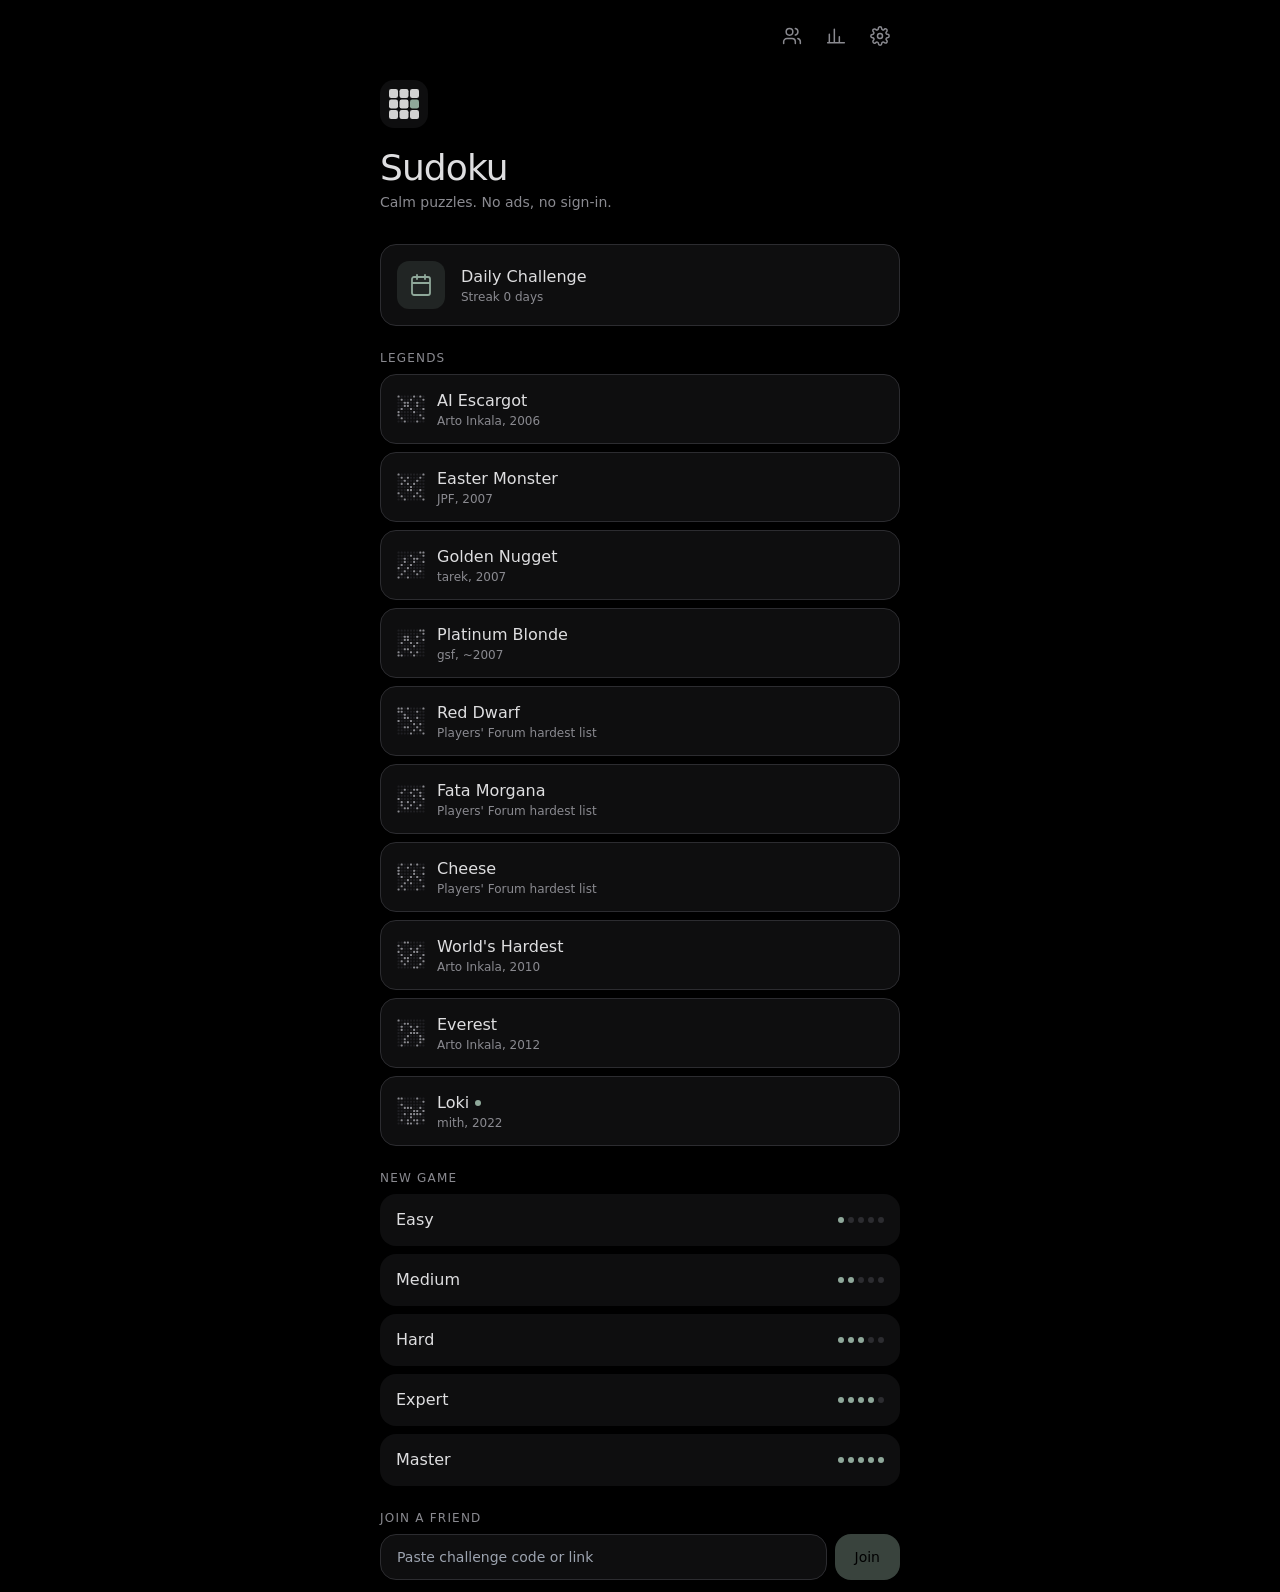
==== commit d2cc2db1: "Publish web build 2026-11-13" ====
--- a/index.html
+++ b/index.html
@@ -9,8 +9,8 @@
     <link rel="icon" type="image/png" href="./icons/icon-192.png" />
     <link rel="apple-touch-icon" href="./icons/icon-192.png" />
     <title>Sudoku</title>
-    <script type="module" crossorigin src="./assets/index-B6KJhaoh.js"></script>
-    <link rel="stylesheet" crossorigin href="./assets/index-DF4XLvVD.css">
+    <script type="module" crossorigin src="./assets/index-BpmT0niP.js"></script>
+    <link rel="stylesheet" crossorigin href="./assets/index-DjBDNO1U.css">
   </head>
   <body>
     <div id="root"></div>
--- a/assets/index-DjBDNO1U.css
+++ b/assets/index-DjBDNO1U.css
@@ -0,0 +1 @@
+*,:before,:after{--tw-border-spacing-x: 0;--tw-border-spacing-y: 0;--tw-translate-x: 0;--tw-translate-y: 0;--tw-rotate: 0;--tw-skew-x: 0;--tw-skew-y: 0;--tw-scale-x: 1;--tw-scale-y: 1;--tw-pan-x: ;--tw-pan-y: ;--tw-pinch-zoom: ;--tw-scroll-snap-strictness: proximity;--tw-gradient-from-position: ;--tw-gradient-via-position: ;--tw-gradient-to-position: ;--tw-ordinal: ;--tw-slashed-zero: ;--tw-numeric-figure: ;--tw-numeric-spacing: ;--tw-numeric-fraction: ;--tw-ring-inset: ;--tw-ring-offset-width: 0px;--tw-ring-offset-color: #fff;--tw-ring-color: rgb(59 130 246 / .5);--tw-ring-offset-shadow: 0 0 #0000;--tw-ring-shadow: 0 0 #0000;--tw-shadow: 0 0 #0000;--tw-shadow-colored: 0 0 #0000;--tw-blur: ;--tw-brightness: ;--tw-contrast: ;--tw-grayscale: ;--tw-hue-rotate: ;--tw-invert: ;--tw-saturate: ;--tw-sepia: ;--tw-drop-shadow: ;--tw-backdrop-blur: ;--tw-backdrop-brightness: ;--tw-backdrop-contrast: ;--tw-backdrop-grayscale: ;--tw-backdrop-hue-rotate: ;--tw-backdrop-invert: ;--tw-backdrop-opacity: ;--tw-backdrop-saturate: ;--tw-backdrop-sepia: ;--tw-contain-size: ;--tw-contain-layout: ;--tw-contain-paint: ;--tw-contain-style: }::backdrop{--tw-border-spacing-x: 0;--tw-border-spacing-y: 0;--tw-translate-x: 0;--tw-translate-y: 0;--tw-rotate: 0;--tw-skew-x: 0;--tw-skew-y: 0;--tw-scale-x: 1;--tw-scale-y: 1;--tw-pan-x: ;--tw-pan-y: ;--tw-pinch-zoom: ;--tw-scroll-snap-strictness: proximity;--tw-gradient-from-position: ;--tw-gradient-via-position: ;--tw-gradient-to-position: ;--tw-ordinal: ;--tw-slashed-zero: ;--tw-numeric-figure: ;--tw-numeric-spacing: ;--tw-numeric-fraction: ;--tw-ring-inset: ;--tw-ring-offset-width: 0px;--tw-ring-offset-color: #fff;--tw-ring-color: rgb(59 130 246 / .5);--tw-ring-offset-shadow: 0 0 #0000;--tw-ring-shadow: 0 0 #0000;--tw-shadow: 0 0 #0000;--tw-shadow-colored: 0 0 #0000;--tw-blur: ;--tw-brightness: ;--tw-contrast: ;--tw-grayscale: ;--tw-hue-rotate: ;--tw-invert: ;--tw-saturate: ;--tw-sepia: ;--tw-drop-shadow: ;--tw-backdrop-blur: ;--tw-backdrop-brightness: ;--tw-backdrop-contrast: ;--tw-backdrop-grayscale: ;--tw-backdrop-hue-rotate: ;--tw-backdrop-invert: ;--tw-backdrop-opacity: ;--tw-backdrop-saturate: ;--tw-backdrop-sepia: ;--tw-contain-size: ;--tw-contain-layout: ;--tw-contain-paint: ;--tw-contain-style: }*,:before,:after{box-sizing:border-box;border-width:0;border-style:solid;border-color:#e5e7eb}:before,:after{--tw-content: ""}html,:host{line-height:1.5;-webkit-text-size-adjust:100%;-moz-tab-size:4;-o-tab-size:4;tab-size:4;font-family:Inter,Roboto,system-ui,sans-serif;font-feature-settings:normal;font-variation-settings:normal;-webkit-tap-highlight-color:transparent}body{margin:0;line-height:inherit}hr{height:0;color:inherit;border-top-width:1px}abbr:where([title]){-webkit-text-decoration:underline dotted;text-decoration:underline dotted}h1,h2,h3,h4,h5,h6{font-size:inherit;font-weight:inherit}a{color:inherit;text-decoration:inherit}b,strong{font-weight:bolder}code,kbd,samp,pre{font-family:ui-monospace,SFMono-Regular,Menlo,Monaco,Consolas,Liberation Mono,Courier New,monospace;font-feature-settings:normal;font-variation-settings:normal;font-size:1em}small{font-size:80%}sub,sup{font-size:75%;line-height:0;position:relative;vertical-align:baseline}sub{bottom:-.25em}sup{top:-.5em}table{text-indent:0;border-color:inherit;border-collapse:collapse}button,input,optgroup,select,textarea{font-family:inherit;font-feature-settings:inherit;font-variation-settings:inherit;font-size:100%;font-weight:inherit;line-height:inherit;letter-spacing:inherit;color:inherit;margin:0;padding:0}button,select{text-transform:none}button,input:where([type=button]),input:where([type=reset]),input:where([type=submit]){-webkit-appearance:button;background-color:transparent;background-image:none}:-moz-focusring{outline:auto}:-moz-ui-invalid{box-shadow:none}progress{vertical-align:baseline}::-webkit-inner-spin-button,::-webkit-outer-spin-button{height:auto}[type=search]{-webkit-appearance:textfield;outline-offset:-2px}::-webkit-search-decoration{-webkit-appearance:none}::-webkit-file-upload-button{-webkit-appearance:button;font:inherit}summary{display:list-item}blockquote,dl,dd,h1,h2,h3,h4,h5,h6,hr,figure,p,pre{margin:0}fieldset{margin:0;padding:0}legend{padding:0}ol,ul,menu{list-style:none;margin:0;padding:0}dialog{padding:0}textarea{resize:vertical}input::-moz-placeholder,textarea::-moz-placeholder{opacity:1;color:#9ca3af}input::placeholder,textarea::placeholder{opacity:1;color:#9ca3af}button,[role=button]{cursor:pointer}:disabled{cursor:default}img,svg,video,canvas,audio,iframe,embed,object{display:block;vertical-align:middle}img,video{max-width:100%;height:auto}[hidden]:where(:not([hidden=until-found])){display:none}.sr-only{position:absolute;width:1px;height:1px;padding:0;margin:-1px;overflow:hidden;clip:rect(0,0,0,0);white-space:nowrap;border-width:0}.pointer-events-none{pointer-events:none}.visible{visibility:visible}.fixed{position:fixed}.absolute{position:absolute}.relative{position:relative}.inset-0{top:0;right:0;bottom:0;left:0}.left-1{left:.25rem}.left-6{left:1.5rem}.top-1{top:.25rem}.z-40{z-index:40}.z-50{z-index:50}.mx-auto{margin-left:auto;margin-right:auto}.mb-2{margin-bottom:.5rem}.mb-3{margin-bottom:.75rem}.mb-4{margin-bottom:1rem}.mr-1{margin-right:.25rem}.mt-1{margin-top:.25rem}.mt-2{margin-top:.5rem}.mt-3{margin-top:.75rem}.mt-4{margin-top:1rem}.mt-5{margin-top:1.25rem}.mt-6{margin-top:1.5rem}.mt-8{margin-top:2rem}.block{display:block}.flex{display:flex}.inline-flex{display:inline-flex}.\!grid{display:grid!important}.grid{display:grid}.hidden{display:none}.aspect-square{aspect-ratio:1 / 1}.h-1\.5{height:.375rem}.h-12{height:3rem}.h-14{height:3.5rem}.h-4{height:1rem}.h-5{height:1.25rem}.h-6{height:1.5rem}.h-7{height:1.75rem}.h-\[100dvh\]{height:100dvh}.h-full{height:100%}.max-h-\[88dvh\]{max-height:88dvh}.min-h-\[1\.25rem\]{min-height:1.25rem}.min-h-\[44px\]{min-height:44px}.w-1\.5{width:.375rem}.w-1\/2{width:50%}.w-12{width:3rem}.w-14{width:3.5rem}.w-4{width:1rem}.w-5{width:1.25rem}.w-6{width:1.5rem}.w-7{width:1.75rem}.w-full{width:100%}.min-w-0{min-width:0px}.min-w-\[84px\]{min-width:84px}.max-w-\[560px\]{max-width:560px}.max-w-md{max-width:28rem}.max-w-sm{max-width:24rem}.flex-1{flex:1 1 0%}.shrink-0{flex-shrink:0}.rotate-180{--tw-rotate: 180deg;transform:translate(var(--tw-translate-x),var(--tw-translate-y)) rotate(var(--tw-rotate)) skew(var(--tw-skew-x)) skewY(var(--tw-skew-y)) scaleX(var(--tw-scale-x)) scaleY(var(--tw-scale-y))}.transform{transform:translate(var(--tw-translate-x),var(--tw-translate-y)) rotate(var(--tw-rotate)) skew(var(--tw-skew-x)) skewY(var(--tw-skew-y)) scaleX(var(--tw-scale-x)) scaleY(var(--tw-scale-y))}@keyframes fadein{0%{opacity:0;transform:translateY(8px)}to{opacity:1;transform:none}}.animate-fadein{animation:fadein .35s ease-out}@keyframes glow{0%{background-color:rgb(var(--accent) / 0)}40%{background-color:rgb(var(--accent) / .28)}to{background-color:rgb(var(--accent) / 0)}}.animate-glow{animation:glow .9s ease-in-out both}@keyframes pop{0%{transform:scale(.6);opacity:0}60%{transform:scale(1.12)}to{transform:scale(1);opacity:1}}.animate-pop{animation:pop .22s ease-out}@keyframes pulse{50%{opacity:.5}}.animate-pulse{animation:pulse 2s cubic-bezier(.4,0,.6,1) infinite}@keyframes shake{0%,to{transform:none}25%{transform:translate(-2px)}75%{transform:translate(2px)}}.animate-shake{animation:shake .25s ease-in-out}.grid-cols-1{grid-template-columns:repeat(1,minmax(0,1fr))}.grid-cols-3{grid-template-columns:repeat(3,minmax(0,1fr))}.grid-cols-5{grid-template-columns:repeat(5,minmax(0,1fr))}.grid-cols-7{grid-template-columns:repeat(7,minmax(0,1fr))}.grid-cols-9{grid-template-columns:repeat(9,minmax(0,1fr))}.grid-rows-3{grid-template-rows:repeat(3,minmax(0,1fr))}.flex-col{flex-direction:column}.items-start{align-items:flex-start}.items-end{align-items:flex-end}.items-center{align-items:center}.items-baseline{align-items:baseline}.justify-end{justify-content:flex-end}.justify-center{justify-content:center}.justify-between{justify-content:space-between}.gap-1{gap:.25rem}.gap-1\.5{gap:.375rem}.gap-2{gap:.5rem}.gap-3{gap:.75rem}.gap-4{gap:1rem}.divide-y>:not([hidden])~:not([hidden]){--tw-divide-y-reverse: 0;border-top-width:calc(1px * calc(1 - var(--tw-divide-y-reverse)));border-bottom-width:calc(1px * var(--tw-divide-y-reverse))}.divide-line>:not([hidden])~:not([hidden]){--tw-divide-opacity: 1;border-color:rgb(var(--line) / var(--tw-divide-opacity, 1))}.self-center{align-self:center}.overflow-hidden{overflow:hidden}.overflow-x-auto{overflow-x:auto}.overflow-y-auto{overflow-y:auto}.truncate{overflow:hidden;text-overflow:ellipsis;white-space:nowrap}.break-all{word-break:break-all}.rounded-2xl{border-radius:1rem}.rounded-3xl{border-radius:1.5rem}.rounded-full{border-radius:9999px}.rounded-xl{border-radius:.75rem}.rounded-t-3xl{border-top-left-radius:1.5rem;border-top-right-radius:1.5rem}.border{border-width:1px}.border-2{border-width:2px}.border-b{border-bottom-width:1px}.border-b-2{border-bottom-width:2px}.border-r{border-right-width:1px}.border-r-2{border-right-width:2px}.border-accent{--tw-border-opacity: 1;border-color:rgb(var(--accent) / var(--tw-border-opacity, 1))}.border-accent\/30{border-color:rgb(var(--accent) / .3)}.border-accent\/40{border-color:rgb(var(--accent) / .4)}.border-accent\/50{border-color:rgb(var(--accent) / .5)}.border-line{--tw-border-opacity: 1;border-color:rgb(var(--line) / var(--tw-border-opacity, 1))}.border-rose\/40{border-color:rgb(var(--rose) / .4)}.border-thick{--tw-border-opacity: 1;border-color:rgb(var(--thick) / var(--tw-border-opacity, 1))}.border-transparent{border-color:transparent}.border-b-line{--tw-border-opacity: 1;border-bottom-color:rgb(var(--line) / var(--tw-border-opacity, 1))}.border-b-thick{--tw-border-opacity: 1;border-bottom-color:rgb(var(--thick) / var(--tw-border-opacity, 1))}.border-r-line{--tw-border-opacity: 1;border-right-color:rgb(var(--line) / var(--tw-border-opacity, 1))}.border-r-thick{--tw-border-opacity: 1;border-right-color:rgb(var(--thick) / var(--tw-border-opacity, 1))}.bg-accent{--tw-bg-opacity: 1;background-color:rgb(var(--accent) / var(--tw-bg-opacity, 1))}.bg-accent\/10{background-color:rgb(var(--accent) / .1)}.bg-accent\/15{background-color:rgb(var(--accent) / .15)}.bg-accent\/20{background-color:rgb(var(--accent) / .2)}.bg-bg{--tw-bg-opacity: 1;background-color:rgb(var(--bg) / var(--tw-bg-opacity, 1))}.bg-black\/60{background-color:#0009}.bg-black\/70{background-color:#000000b3}.bg-black\/75{background-color:#000000bf}.bg-line{--tw-bg-opacity: 1;background-color:rgb(var(--line) / var(--tw-bg-opacity, 1))}.bg-peer{--tw-bg-opacity: 1;background-color:rgb(var(--peer) / var(--tw-bg-opacity, 1))}.bg-raised{--tw-bg-opacity: 1;background-color:rgb(var(--raised) / var(--tw-bg-opacity, 1))}.bg-rose\/15{background-color:rgb(var(--rose) / .15)}.bg-same{--tw-bg-opacity: 1;background-color:rgb(var(--same) / var(--tw-bg-opacity, 1))}.bg-sel{--tw-bg-opacity: 1;background-color:rgb(var(--sel) / var(--tw-bg-opacity, 1))}.bg-surface{--tw-bg-opacity: 1;background-color:rgb(var(--surface) / var(--tw-bg-opacity, 1))}.fill-accent{fill:rgb(var(--accent) / 1)}.fill-given{fill:rgb(var(--given) / 1)}.fill-line{fill:rgb(var(--line) / 1)}.fill-muted{fill:rgb(var(--muted) / 1)}.fill-surface{fill:rgb(var(--surface) / 1)}.p-1{padding:.25rem}.p-1\.5{padding:.375rem}.p-2{padding:.5rem}.p-2\.5{padding:.625rem}.p-3{padding:.75rem}.p-4{padding:1rem}.p-5{padding:1.25rem}.p-6{padding:1.5rem}.p-\[2px\]{padding:2px}.px-0\.5{padding-left:.125rem;padding-right:.125rem}.px-1{padding-left:.25rem;padding-right:.25rem}.px-2{padding-left:.5rem;padding-right:.5rem}.px-3{padding-left:.75rem;padding-right:.75rem}.px-4{padding-left:1rem;padding-right:1rem}.px-5{padding-left:1.25rem;padding-right:1.25rem}.px-6{padding-left:1.5rem;padding-right:1.5rem}.py-1{padding-top:.25rem;padding-bottom:.25rem}.py-1\.5{padding-top:.375rem;padding-bottom:.375rem}.py-2{padding-top:.5rem;padding-bottom:.5rem}.py-2\.5{padding-top:.625rem;padding-bottom:.625rem}.py-3{padding-top:.75rem;padding-bottom:.75rem}.py-3\.5{padding-top:.875rem;padding-bottom:.875rem}.py-6{padding-top:1.5rem;padding-bottom:1.5rem}.pb-2{padding-bottom:.5rem}.pt-2{padding-top:.5rem}.text-left{text-align:left}.text-center{text-align:center}.text-right{text-align:right}.font-mono{font-family:ui-monospace,SFMono-Regular,Menlo,Monaco,Consolas,Liberation Mono,Courier New,monospace}.text-2xl{font-size:1.5rem;line-height:2rem}.text-4xl{font-size:2.25rem;line-height:2.5rem}.text-\[10px\]{font-size:10px}.text-\[11px\]{font-size:11px}.text-\[13px\]{font-size:13px}.text-\[15px\]{font-size:15px}.text-\[22px\]{font-size:22px}.text-\[28px\]{font-size:28px}.text-\[8px\]{font-size:8px}.text-\[clamp\(20px\,7\.4vw\,34px\)\]{font-size:clamp(20px,7.4vw,34px)}.text-\[clamp\(8px\,2\.5vw\,12px\)\]{font-size:clamp(8px,2.5vw,12px)}.text-lg{font-size:1.125rem;line-height:1.75rem}.text-sm{font-size:.875rem;line-height:1.25rem}.text-xs{font-size:.75rem;line-height:1rem}.font-light{font-weight:300}.font-medium{font-weight:500}.font-normal{font-weight:400}.font-semibold{font-weight:600}.uppercase{text-transform:uppercase}.capitalize{text-transform:capitalize}.normal-case{text-transform:none}.tabular-nums{--tw-numeric-spacing: tabular-nums;font-variant-numeric:var(--tw-ordinal) var(--tw-slashed-zero) var(--tw-numeric-figure) var(--tw-numeric-spacing) var(--tw-numeric-fraction)}.leading-\[9px\]{line-height:9px}.leading-none{line-height:1}.leading-snug{line-height:1.375}.tracking-normal{letter-spacing:0em}.tracking-tight{letter-spacing:-.025em}.tracking-widest{letter-spacing:.1em}.text-accent{--tw-text-opacity: 1;color:rgb(var(--accent) / var(--tw-text-opacity, 1))}.text-bg{--tw-text-opacity: 1;color:rgb(var(--bg) / var(--tw-text-opacity, 1))}.text-given{--tw-text-opacity: 1;color:rgb(var(--given) / var(--tw-text-opacity, 1))}.text-muted{--tw-text-opacity: 1;color:rgb(var(--muted) / var(--tw-text-opacity, 1))}.text-note{--tw-text-opacity: 1;color:rgb(var(--note) / var(--tw-text-opacity, 1))}.text-rose{--tw-text-opacity: 1;color:rgb(var(--rose) / var(--tw-text-opacity, 1))}.text-text{--tw-text-opacity: 1;color:rgb(var(--text) / var(--tw-text-opacity, 1))}.opacity-25{opacity:.25}.opacity-40{opacity:.4}.outline-none{outline:2px solid transparent;outline-offset:2px}.ring-1{--tw-ring-offset-shadow: var(--tw-ring-inset) 0 0 0 var(--tw-ring-offset-width) var(--tw-ring-offset-color);--tw-ring-shadow: var(--tw-ring-inset) 0 0 0 calc(1px + var(--tw-ring-offset-width)) var(--tw-ring-color);box-shadow:var(--tw-ring-offset-shadow),var(--tw-ring-shadow),var(--tw-shadow, 0 0 #0000)}.ring-accent\/50{--tw-ring-color: rgb(var(--accent) / .5)}.blur-md{--tw-blur: blur(12px);filter:var(--tw-blur) var(--tw-brightness) var(--tw-contrast) var(--tw-grayscale) var(--tw-hue-rotate) var(--tw-invert) var(--tw-saturate) var(--tw-sepia) var(--tw-drop-shadow)}.filter{filter:var(--tw-blur) var(--tw-brightness) var(--tw-contrast) var(--tw-grayscale) var(--tw-hue-rotate) var(--tw-invert) var(--tw-saturate) var(--tw-sepia) var(--tw-drop-shadow)}.transition{transition-property:color,background-color,border-color,text-decoration-color,fill,stroke,opacity,box-shadow,transform,filter,backdrop-filter;transition-timing-function:cubic-bezier(.4,0,.2,1);transition-duration:.15s}.transition-\[filter\]{transition-property:filter;transition-timing-function:cubic-bezier(.4,0,.2,1);transition-duration:.15s}.transition-all{transition-property:all;transition-timing-function:cubic-bezier(.4,0,.2,1);transition-duration:.15s}.transition-colors{transition-property:color,background-color,border-color,text-decoration-color,fill,stroke;transition-timing-function:cubic-bezier(.4,0,.2,1);transition-duration:.15s}.duration-150{transition-duration:.15s}.duration-300{transition-duration:.3s}.\[direction\:rtl\]{direction:rtl}:root{--bg: 0 0 0;--surface: 14 14 15;--raised: 28 28 30;--line: 44 44 48;--thick: 120 120 126;--text: 222 222 224;--muted: 138 138 144;--given: 232 232 232;--accent: 143 168 154;--rose: 201 140 146;--peer: 22 24 24;--same: 42 53 48;--sel: 52 66 58;--note: 154 154 160;color-scheme:dark}body,header,footer,button,[role=grid]{transition:background-color .25s ease,color .25s ease,border-color .25s ease}html,body,#root{height:100%}body{--tw-bg-opacity: 1;background-color:rgb(var(--bg) / var(--tw-bg-opacity, 1));font-family:Inter,Roboto,system-ui,sans-serif;--tw-text-opacity: 1;color:rgb(var(--text) / var(--tw-text-opacity, 1));-webkit-font-smoothing:antialiased;-moz-osx-font-smoothing:grayscale;-webkit-tap-highlight-color:transparent;overscroll-behavior:none;-webkit-user-select:none;-moz-user-select:none;user-select:none}button:focus-visible{outline:2px solid rgb(var(--accent));outline-offset:2px}.safe-b{padding-bottom:max(12px,env(safe-area-inset-bottom))}.safe-t{padding-top:max(8px,env(safe-area-inset-top))}[data-theme=eink] *,[data-theme=eink] *:before,[data-theme=eink] *:after{animation:none!important;transition:none!important;box-shadow:none!important;text-shadow:none!important;-webkit-backdrop-filter:none!important;backdrop-filter:none!important;background-image:none}[data-theme=eink] body{-webkit-font-smoothing:none}[data-theme=eink] [role=grid]{border-width:3px}[data-theme=eink] [role=grid] .border-r-2{border-right-width:3px}[data-theme=eink] [role=grid] .border-b-2{border-bottom-width:3px}[data-theme=eink] [role=grid].blur-md{filter:none!important}[data-theme=eink] [role=grid].blur-md>*{visibility:hidden}[data-theme=eink] .bg-black\/60{background:#fdfdfb!important}[data-theme=eink] .is-sel{outline:3px solid #000;outline-offset:-4px}[data-theme=eink] .is-wrong{background-image:repeating-linear-gradient(45deg,transparent 0 5px,rgba(0,0,0,.28) 5px 6px)!important}[data-theme=eink] .wrong-digit{font-weight:800;text-decoration:line-through;text-decoration-thickness:2px}[data-theme=eink] .animate-glow{display:none}@keyframes win-pulse{0%{box-shadow:0 0 rgb(var(--accent) / 0)}35%{box-shadow:0 0 0 6px rgb(var(--accent) / .28)}to{box-shadow:0 0 rgb(var(--accent) / 0)}}.win-pulse{animation:win-pulse 1.1s ease-out 1}.hover\:bg-raised:hover{--tw-bg-opacity: 1;background-color:rgb(var(--raised) / var(--tw-bg-opacity, 1))}.hover\:bg-surface:hover{--tw-bg-opacity: 1;background-color:rgb(var(--surface) / var(--tw-bg-opacity, 1))}.focus\:border-accent:focus{--tw-border-opacity: 1;border-color:rgb(var(--accent) / var(--tw-border-opacity, 1))}.active\:scale-95:active{--tw-scale-x: .95;--tw-scale-y: .95;transform:translate(var(--tw-translate-x),var(--tw-translate-y)) rotate(var(--tw-rotate)) skew(var(--tw-skew-x)) skewY(var(--tw-skew-y)) scaleX(var(--tw-scale-x)) scaleY(var(--tw-scale-y))}.disabled\:opacity-30:disabled{opacity:.3}.disabled\:opacity-40:disabled{opacity:.4}@media(min-width:640px){.sm\:items-center{align-items:center}.sm\:rounded-3xl{border-radius:1.5rem}}
